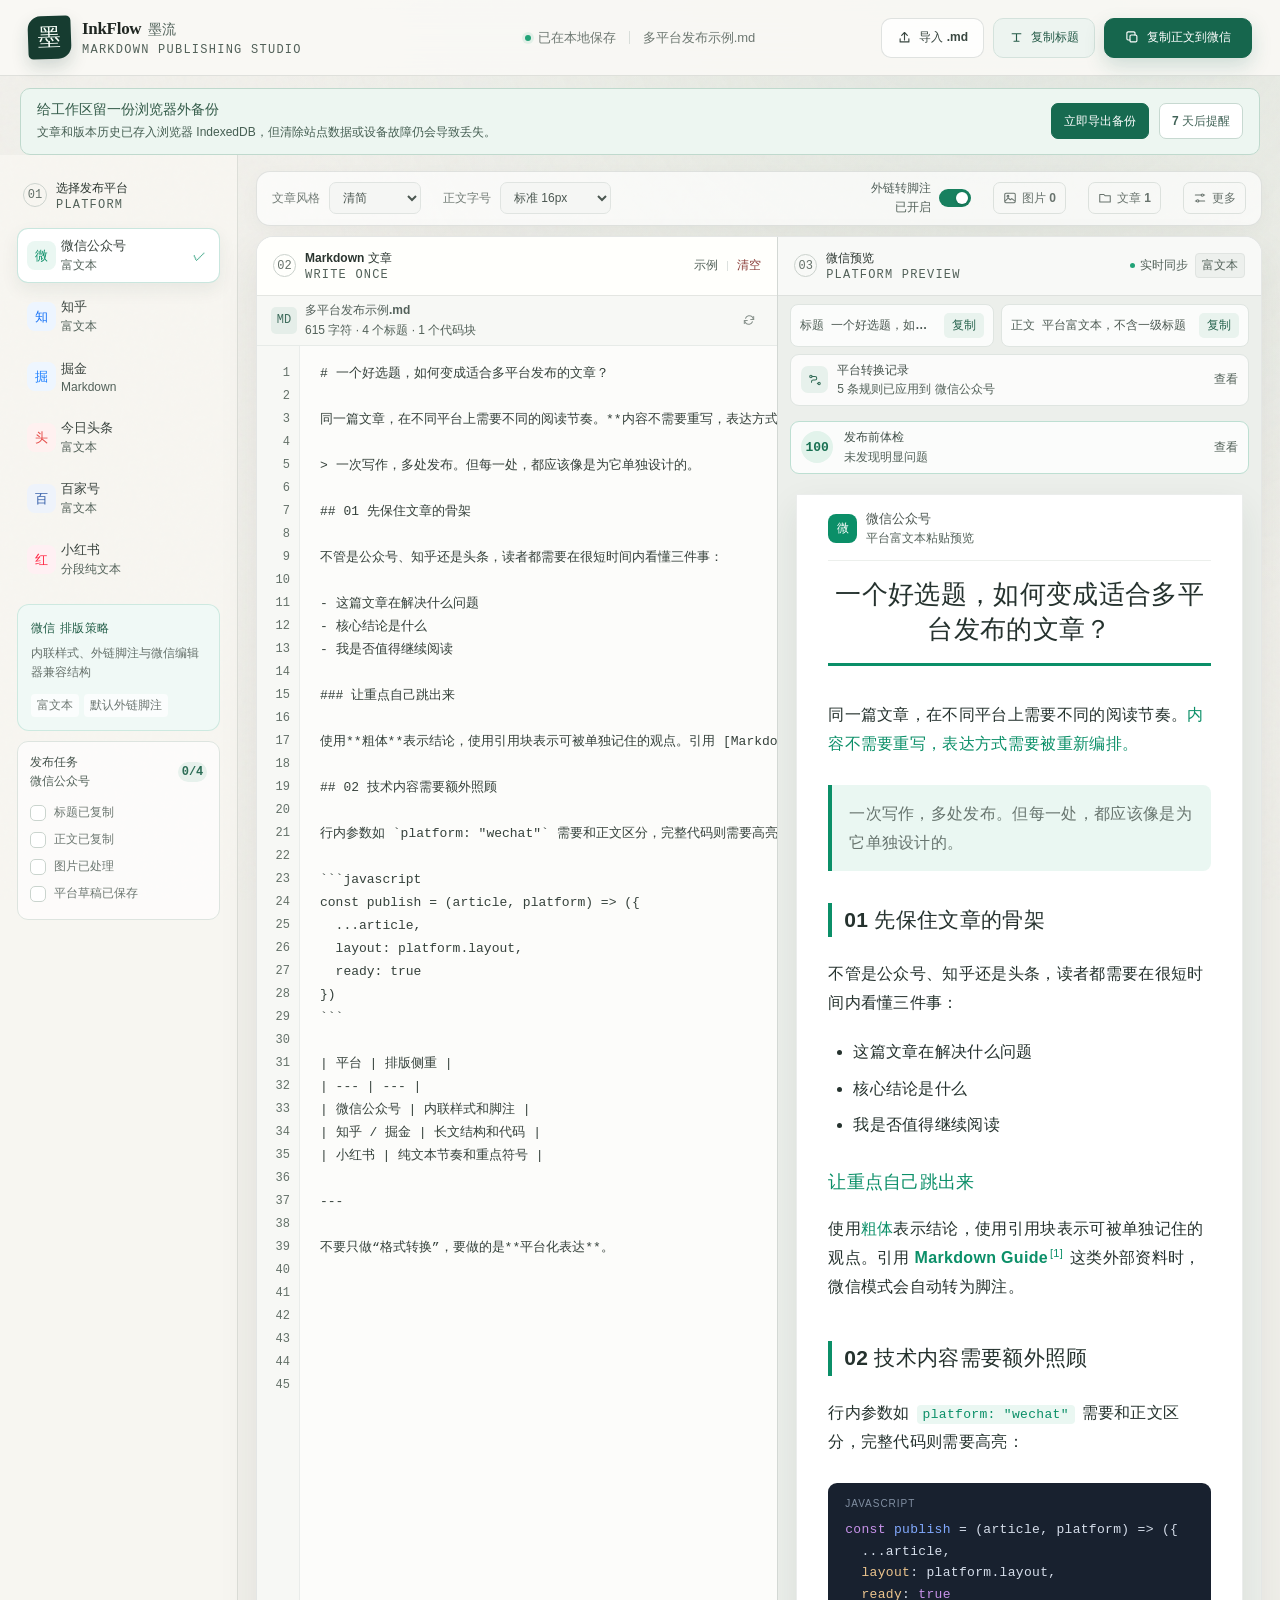
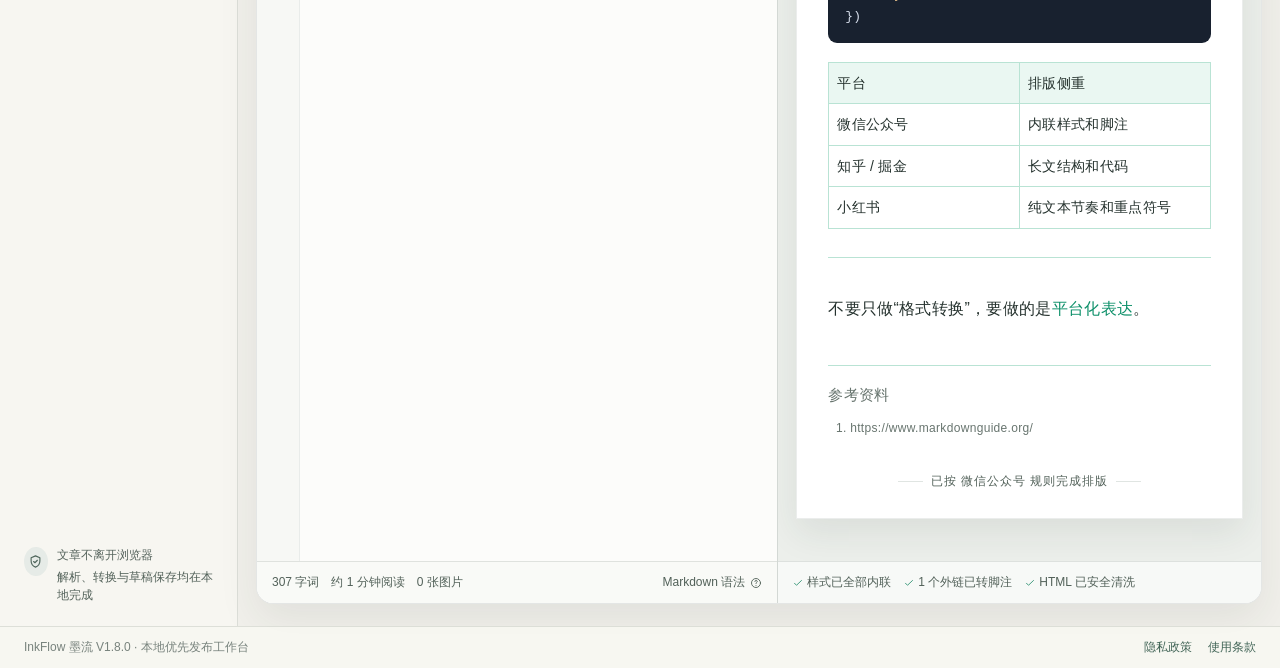
==== index.html @ ab7cbeef "deploy: publish InkFlow v1.8" ====
<!doctype html>
<html lang="zh-CN">
  <head>
    <meta charset="UTF-8" />
    <meta name="viewport" content="width=device-width, initial-scale=1.0" />
    <meta name="description" content="InkFlow 墨流：将 Markdown 文章转换为适合各自媒体平台的排版。" />
    <meta name="application-name" content="InkFlow 墨流" />
    <meta name="robots" content="index,follow" />
    <meta name="theme-color" content="#f3f1eb" />
    <meta property="og:type" content="website" />
    <meta property="og:site_name" content="InkFlow 墨流" />
    <meta property="og:title" content="InkFlow 墨流 · 多平台文章排版" />
    <meta property="og:description" content="本地优先的 Markdown 多平台排版、预览与发布工作台。" />
    <meta name="twitter:card" content="summary" />
    <link rel="icon" href="/favicon.svg" type="image/svg+xml" />
    <link rel="manifest" href="/manifest.webmanifest" />
    <title>InkFlow 墨流 · 多平台文章排版</title>
    <script type="module" crossorigin src="/assets/index-BtRwMatp.js"></script>
    <link rel="stylesheet" crossorigin href="/assets/index-CeJxxhu0.css">
  </head>
  <body>
    <div id="app"></div>
  </body>
</html>
---- assets/index-CeJxxhu0.css ----
:root{font-family:Inter,ui-sans-serif,-apple-system,BlinkMacSystemFont,Segoe UI,PingFang SC,Microsoft YaHei,sans-serif;color:#202722;background:#f1f0eb;font-synthesis:none;text-rendering:optimizeLegibility;--ink: #18251f;--muted: #727b75;--paper: #fffefb;--line: rgba(34, 51, 43, .12);--green: #126b50;--green-soft: #e8f2ed;--serif: "Songti SC", STSong, "SimSun", serif;--mono: ui-monospace, SFMono-Regular, Menlo, Consolas, monospace}*{box-sizing:border-box}html{min-width:320px;min-height:100%;background:#f1f0eb}body{min-width:320px;min-height:100vh;margin:0;overflow-x:hidden}button,select,textarea,input{font:inherit}button{color:inherit;cursor:pointer}button:disabled{cursor:not-allowed}button:focus,select:focus,textarea:focus,input:focus,a:focus{outline:2px solid #2b8a68;outline-offset:2px}svg{display:block;width:18px;height:18px}.visually-hidden{position:fixed!important;width:1px!important;height:1px!important;padding:0!important;margin:-1px!important;overflow:hidden!important;clip:rect(0 0 0 0)!important;white-space:nowrap!important;border:0!important}.app-shell{position:relative;min-height:100vh;background:radial-gradient(circle at 78% -4%,rgba(101,154,130,.12),transparent 29%),#f1f0eb}.texture{position:fixed;inset:0;z-index:0;pointer-events:none;opacity:.25;background-image:url("data:image/svg+xml,%3Csvg viewBox='0 0 180 180' xmlns='http://www.w3.org/2000/svg'%3E%3Cfilter id='n'%3E%3CfeTurbulence type='fractalNoise' baseFrequency='.9' numOctaves='3' stitchTiles='stitch'/%3E%3C/filter%3E%3Crect width='100%25' height='100%25' filter='url(%23n)' opacity='.12'/%3E%3C/svg%3E")}.app-header{position:sticky;top:0;z-index:30;display:grid;grid-template-columns:1fr auto 1fr;align-items:center;min-height:76px;padding:0 28px;background:#faf9f5e6;border-bottom:1px solid var(--line);-webkit-backdrop-filter:blur(18px);backdrop-filter:blur(18px)}.brand{display:inline-flex;width:fit-content;align-items:center;color:inherit;text-decoration:none}.brand-seal{display:grid;width:43px;height:43px;margin-right:11px;place-items:center;color:#f8fff9;font:800 23px/1 var(--serif);background:#163c30;border-radius:13px 5px;box-shadow:0 8px 17px #143d302e;transform:rotate(-2deg)}.brand-words{display:flex;flex-direction:column}.brand-words strong{font:800 17px/1.2 var(--serif);letter-spacing:-.3px}.brand-words strong i{margin-left:3px;color:#52635b;font-style:normal;font-size:14px}.brand-words small{margin-top:4px;color:#89918c;font:500 12px/1 var(--mono);letter-spacing:1.25px}.header-center{display:flex;align-items:center;color:#6d7771;font-size:13px}.document-status{display:inline-flex;align-items:center}.document-status i,.preview-live i{width:6px;height:6px;margin-right:7px;background:#22a377;border-radius:50%;box-shadow:0 0 0 3px #22a3771a}.header-rule{width:1px;height:13px;margin:0 13px;background:#d8ddd9}.document-name{max-width:250px;overflow:hidden;text-overflow:ellipsis;white-space:nowrap}.header-actions{display:flex;justify-content:flex-end;gap:9px}.ghost-button,.primary-button{display:inline-flex;align-items:center;justify-content:center;height:40px;padding:0 15px;border-radius:10px;font-size:12px;font-weight:700;transition:.16s ease}.ghost-button{color:#394740;background:#ffffffb8;border:1px solid rgba(37,59,49,.14)}.title-copy-button{color:#245a47;background:#edf4f0;border-color:#d4e2dc}.primary-button{min-width:148px;color:#fff;background:#16664d;border:1px solid #16664d;box-shadow:0 8px 20px #16664d2e}.ghost-button svg,.primary-button svg{width:15px;height:15px;margin-right:7px}.ghost-button:hover{background:#fff;border-color:#253b313d}.primary-button:hover{background:#0f5942;transform:translateY(-1px)}.primary-button:disabled{opacity:.46;transform:none}.main-layout{position:relative;z-index:1;display:grid;grid-template-columns:238px minmax(0,1fr);min-height:calc(100vh - 76px)}.platform-sidebar{display:flex;padding:25px 17px 20px;flex-direction:column;background:#f8f7f2d1;border-right:1px solid var(--line)}.sidebar-heading,.panel-title{display:flex;align-items:center}.sidebar-heading{padding:0 6px 17px}.sidebar-heading>span,.panel-number{display:grid;width:24px;height:24px;margin-right:9px;place-items:center;color:#647069;font:500 12px/1 var(--mono);border:1px solid #cbd2cd;border-radius:50%}.sidebar-heading strong,.panel-title strong{display:block;color:#2a352f;font-size:12px;font-weight:750}.sidebar-heading small,.panel-title small{display:block;margin-top:2px;color:#9aa19d;font:500 12px/1 var(--mono);letter-spacing:1.2px}.platform-list{display:grid;gap:6px}.platform-item{position:relative;display:grid;grid-template-columns:34px minmax(0,1fr) 17px;align-items:center;min-height:54px;padding:8px 9px;text-align:left;background:transparent;border:1px solid transparent;border-radius:11px;transition:.16s ease}.platform-item:hover{background:#ffffff9e}.platform-item.active{background:#fff;border-color:color-mix(in srgb,var(--platform-color) 22%,transparent);box-shadow:0 7px 18px #23362d12}.platform-mark{display:grid;width:29px;height:29px;place-items:center;color:var(--platform-color);font:700 13px/1 var(--serif);background:var(--platform-soft);border-radius:8px}.platform-copy{display:flex;min-width:0;flex-direction:column}.platform-copy strong{overflow:hidden;color:#39433e;font-size:13px;font-weight:700;text-overflow:ellipsis;white-space:nowrap}.platform-copy small{margin-top:2px;color:#9aa19d;font-size:12px}.platform-check{display:none;color:var(--platform-color);font-size:13px}.platform-item.active .platform-check{display:block}.platform-note{padding:13px;margin-top:17px;background:color-mix(in srgb,var(--platform-soft) 72%,white);border:1px solid color-mix(in srgb,var(--platform-color) 15%,transparent);border-radius:12px}.note-eyebrow{color:var(--platform-color);font-size:12px;font-weight:750;letter-spacing:.04em}.platform-note p{margin:7px 0 11px;color:#66716b;font-size:12px;line-height:1.65}.capability-row{display:flex;flex-wrap:wrap;gap:5px}.capability-row span{padding:3px 6px;color:#6d7772;font-size:12px;background:#ffffffbf;border-radius:4px}.publish-checklist{padding:12px;margin-top:10px;background:#ffffffa6;border:1px solid #dde4df;border-radius:11px}.publish-checklist header{display:flex;align-items:center;justify-content:space-between;margin-bottom:9px}.publish-checklist header strong,.publish-checklist header small{display:block}.publish-checklist header strong{color:#44524b;font-size:12px}.publish-checklist header small{margin-top:2px;color:#98a09c;font-size:12px}.publish-checklist header>span{display:grid;width:29px;height:20px;place-items:center;color:#2d6d56;font:700 12px/1 var(--mono);background:#e7f1ec;border-radius:999px}.publish-checklist label{display:grid;grid-template-columns:17px minmax(0,1fr);align-items:center;gap:7px;min-height:27px;color:#6c7771;font-size:12px;cursor:pointer}.publish-checklist input{position:absolute;opacity:0;pointer-events:none}.publish-checklist label>i{display:grid;width:16px;height:16px;place-items:center;color:#fff;font-size:12px;font-style:normal;background:#fff;border:1px solid #cad4ce;border-radius:5px}.publish-checklist input:checked+i{background:#1d7c5d;border-color:#1d7c5d}.publish-checklist input:focus-visible+i{box-shadow:0 0 0 3px #2b8a683d}.local-card{display:flex;align-items:flex-start;padding:13px 7px 2px;margin-top:auto}.local-icon{display:grid;width:29px;height:29px;margin-right:9px;place-items:center;color:#4f665c;background:#e6ebe7;border-radius:50%}.local-icon svg{width:15px;height:15px}.local-card strong{display:block;color:#56645d;font-size:12px}.local-card small{display:block;margin-top:4px;color:#969f9a;font-size:12px;line-height:1.5}.studio-area{min-width:0;padding:16px 18px 22px}.studio-toolbar{display:flex;min-height:55px;align-items:center;gap:22px;padding:0 15px;background:#ffffffad;border:1px solid var(--line);border-radius:14px;box-shadow:0 6px 20px #1c302709}.setting-group{display:flex;align-items:center;gap:9px}.setting-label{color:#737d77;font-size:12px;font-weight:750;white-space:nowrap}.setting-group select,.settings-drawer select{height:32px;padding:0 26px 0 9px;color:#4b5751;font-size:12px;background:#f5f6f4;border:1px solid #e0e4e1;border-radius:7px;outline:0}.theme-setting select{min-width:92px;font-weight:700}.optional-setting.disabled{opacity:.45}.switch-setting{display:flex;align-items:center;gap:8px;margin-left:auto;cursor:pointer}.switch-setting.disabled{opacity:.4;cursor:not-allowed}.switch-copy{text-align:right}.switch-copy strong,.switch-copy small{display:block}.switch-copy strong{color:#52605a;font-size:12px}.switch-copy small{margin-top:2px;color:#98a09c;font-size:12px}.switch-setting input{position:absolute;opacity:0;pointer-events:none}.switch-setting>i{position:relative;width:32px;height:18px;background:#cbd2ce;border-radius:999px;transition:.16s}.switch-setting>i:after{position:absolute;top:3px;left:3px;width:12px;height:12px;content:"";background:#fff;border-radius:50%;box-shadow:0 1px 3px #0000002e;transition:.16s}.switch-setting input:checked+i{background:#18805f}.switch-setting input:focus-visible+i{box-shadow:0 0 0 3px #2b8a683d}.switch-setting input:checked+i:after{transform:translate(14px)}.settings-button{position:relative;display:inline-flex;align-items:center;justify-content:center;height:32px;padding:0 9px;color:#68736d;font-size:12px;font-weight:650;background:transparent;border:1px solid #dce1dd;border-radius:7px;transition:color .16s ease,background .16s ease,border-color .16s ease,box-shadow .16s ease,transform .16s ease}.settings-button svg{width:14px;margin-right:5px}.settings-button:hover{color:#2f5f4e;background:#f1f6f3;border-color:#bfd4ca}.settings-button.active{color:#fff;background:#176a50;border-color:#176a50;box-shadow:0 6px 14px #176a5033;transform:translateY(-1px)}.settings-button.active:hover{color:#fff;background:#105c44;border-color:#105c44}.settings-button.active:after{position:absolute;top:-3px;right:-3px;width:7px;height:7px;content:"";background:#75d5ae;border:2px solid #fff;border-radius:50%}.mobile-platform-picker{display:none}.settings-drawer{display:grid;gap:13px;padding:14px 16px;margin-top:8px;background:#fafaf7;border:1px solid var(--line);border-radius:12px;box-shadow:0 8px 20px #1e30280a}.theme-library{min-width:0}.theme-library>header{display:flex;align-items:center;justify-content:space-between;gap:12px;margin-bottom:10px}.theme-library>header strong,.theme-library>header small{display:block}.theme-library>header strong{color:#35433c;font-size:13px}.theme-library>header small{margin-top:3px;color:#8d9791;font-size:12px}.theme-library>header>span{padding:4px 8px;color:#3d6657;font-size:12px;font-weight:700;white-space:nowrap;background:#eaf2ee;border-radius:999px}.theme-library-grid{display:grid;grid-template-columns:repeat(auto-fit,minmax(158px,1fr));gap:7px}.theme-card{position:relative;display:grid;min-width:0;min-height:70px;grid-template-columns:42px minmax(0,1fr);align-items:center;gap:9px;padding:8px;text-align:left;background:#fff;border:1px solid #e0e5e1;border-radius:9px;transition:border-color .16s ease,box-shadow .16s ease,transform .16s ease}.theme-card:hover{border-color:var(--theme-accent);transform:translateY(-1px)}.theme-card.active{border-color:var(--theme-accent);box-shadow:inset 3px 0 var(--theme-accent),0 4px 12px #22362d14}.theme-card:disabled{opacity:.45;transform:none}.theme-card-preview{display:flex;width:42px;height:50px;align-items:stretch;flex-direction:column;gap:5px;justify-content:center;padding:7px 6px;background:var(--theme-surface);border:1px solid rgba(70,78,73,.12);border-radius:5px}.theme-card-preview b{height:7px;background:var(--theme-accent);border-radius:2px}.theme-card-preview span{width:100%;height:3px;background:var(--theme-text);border-radius:999px;opacity:.45}.theme-card-preview span:last-child{width:68%}.theme-card-copy{min-width:0}.theme-card-copy strong,.theme-card-copy small{display:block}.theme-card-copy strong{color:var(--theme-text);font-family:var(--theme-font);font-size:12px}.theme-card-copy small{display:-webkit-box;margin-top:4px;overflow:hidden;color:#8a948f;font-size:12px;line-height:1.35;-webkit-box-orient:vertical;-webkit-line-clamp:2}.settings-actions{display:flex;align-items:center;gap:16px;padding-top:12px;border-top:1px solid #e4e8e5}.drawer-copy{margin-right:auto}.drawer-copy strong,.drawer-copy small{display:block}.drawer-copy strong{font-size:13px}.drawer-copy small{margin-top:3px;color:#929a95;font-size:12px}.settings-drawer label{display:flex;align-items:center;gap:8px;color:#737d77;font-size:12px}.download-button{display:inline-flex;align-items:center;height:32px;padding:0 11px;color:#3b5b4f;font-size:12px;font-weight:700;background:#edf3ef;border:1px solid #d6e2dc;border-radius:7px}.download-button svg{width:14px;margin-right:5px}.batch-download-button{color:#fff;background:#275f4c;border-color:#275f4c}.batch-download-button:disabled{opacity:.45}.project-library{padding:14px 16px 16px;margin-top:8px;background:#f9faf7;border:1px solid var(--line);border-radius:12px;box-shadow:0 8px 20px #1e30280a}.project-library-header{display:flex;align-items:center;justify-content:space-between;gap:16px;margin-bottom:11px}.project-library-header>div:first-child strong,.project-library-header>div:first-child small{display:block}.project-library-header>div:first-child strong{color:#35433c;font-size:13px}.project-library-header>div:first-child small{margin-top:3px;color:#8d9791;font-size:12px}.project-library-header>div:last-child{display:flex;gap:6px}.project-library-header button{display:inline-flex;height:30px;align-items:center;padding:0 9px;color:#376554;font-size:12px;font-weight:700;background:#edf4f0;border:1px solid #d9e6df;border-radius:6px}.project-library-header button svg{width:12px;height:12px;margin-right:4px}.project-library-body{display:grid;grid-template-columns:minmax(0,1.45fr) minmax(220px,.7fr);gap:11px}.project-list{display:grid;max-height:242px;align-content:start;gap:7px;overflow:auto}.project-card{display:grid;grid-template-columns:minmax(0,1fr) 28px;align-items:center;background:#fff;border:1px solid #e2e7e3;border-radius:8px}.project-card.active{border-color:#9bcab7;box-shadow:inset 3px 0 #2b8162}.project-select{min-width:0;padding:9px 11px;text-align:left;background:transparent;border:0}.project-select strong,.project-select small{display:block;overflow:hidden;text-overflow:ellipsis;white-space:nowrap}.project-select strong{color:#46534d;font-size:12px}.project-select small{margin-top:3px;color:#969f9a;font-size:12px}.project-delete{width:24px;height:24px;color:#ae7774;background:transparent;border:0;border-radius:5px}.project-delete:hover{background:#f9eeee}.project-delete:disabled{opacity:.25}.history-list{min-width:0;max-height:242px;padding:9px;overflow:auto;background:#f1f4f1;border-radius:9px}.history-list header{display:flex;align-items:center;justify-content:space-between;padding:0 2px 7px}.history-list header strong{color:#59665f;font-size:12px}.history-list header span{color:#98a19c;font:12px var(--mono)}.history-list>button{display:block;width:100%;padding:7px 8px;margin-bottom:5px;text-align:left;background:#fff;border:1px solid #e1e6e2;border-radius:6px}.history-list>button strong,.history-list>button small{display:block;overflow:hidden;text-overflow:ellipsis;white-space:nowrap}.history-list>button strong{color:#56625c;font-size:12px}.history-list>button small{margin-top:2px;color:#9ba39f;font-size:12px}.history-list>p{margin:12px 5px;color:#929b96;font-size:12px;line-height:1.6}.image-manager{padding:14px 16px 16px;margin-top:8px;background:#fafaf7;border:1px solid var(--line);border-radius:12px;box-shadow:0 8px 20px #1e30280a}.image-manager-header{display:flex;align-items:center;justify-content:space-between;margin-bottom:11px}.image-manager-header strong,.image-manager-header small{display:block}.image-manager-header strong{color:#35433c;font-size:13px}.image-manager-header small{margin-top:3px;color:#8d9791;font-size:12px}.image-manager-header button{padding:5px 9px;color:#607069;font-size:12px;background:#f1f3f0;border:1px solid #e0e4e1;border-radius:6px}.image-list{display:grid;grid-template-columns:repeat(auto-fit,minmax(330px,1fr));gap:10px}.image-card{display:grid;min-width:0;grid-template-columns:112px minmax(0,1fr);overflow:hidden;background:#fff;border:1px solid #e2e7e3;border-radius:10px}.image-thumb{display:grid;min-height:132px;place-items:center;overflow:hidden;color:#89704b;background:#edf1ee}.image-thumb img{width:100%;height:100%;object-fit:cover}.image-thumb>span{display:flex;align-items:center;flex-direction:column;gap:7px;font-size:12px}.image-thumb svg{width:21px;height:21px}.image-thumb.status-needs-upload{background:#fff5df}.image-fields{display:grid;gap:7px;padding:10px}.image-meta{display:flex;align-items:center;justify-content:space-between}.image-meta strong{color:#45524c;font-size:12px}.image-meta span{color:#919a95;font-size:12px}.image-fields label{display:grid;grid-template-columns:31px minmax(0,1fr);align-items:center;gap:5px;color:#7f8983;font-size:12px}.image-fields input{width:100%;height:29px;padding:0 8px;color:#4c5852;font-size:12px;background:#f8f9f7;border:1px solid #e3e7e4;border-radius:6px}.image-actions{display:flex;justify-content:flex-end;gap:6px}.image-actions button{padding:4px 8px;color:#376554;font-size:12px;background:#edf4f0;border:0;border-radius:5px}.image-empty{display:flex;min-height:72px;align-items:center;justify-content:center;gap:9px;color:#87918b;font-size:12px;background:#f4f6f3;border:1px dashed #d6ddd8;border-radius:9px}.image-empty svg{width:20px}.image-empty code{padding:2px 4px;color:#3e6758;background:#e6eeea;border-radius:3px}.workspace-grid{display:grid;grid-template-columns:minmax(410px,1fr) minmax(430px,.93fr);min-height:calc(100vh - 168px);margin-top:10px;overflow:hidden;background:#fff;border:1px solid var(--line);border-radius:17px;box-shadow:0 16px 40px #22342c14}.editor-panel,.preview-panel{position:relative;display:flex;min-width:0;min-height:0;flex-direction:column}.editor-panel{background:#fcfcfa}.preview-panel{background:#ecefeb;border-left:1px solid var(--line)}.panel-header{display:flex;min-height:59px;flex:0 0 auto;align-items:center;justify-content:space-between;padding:0 16px;background:#fffffde6;border-bottom:1px solid var(--line)}.panel-number{width:23px;height:23px;font-size:12px}.editor-actions{display:flex;align-items:center;gap:9px}.editor-actions button{padding:0;color:#6f7a74;font-size:12px;font-weight:650;background:transparent;border:0}.editor-actions button.danger{color:#b66b68}.editor-actions>span{width:1px;height:10px;background:#dce1de}.file-strip{display:grid;grid-template-columns:34px minmax(0,1fr) 28px;align-items:center;min-height:50px;padding:6px 14px;background:#f7f8f5;border-bottom:1px solid #e7ebe8}.file-type{display:grid;width:26px;height:27px;place-items:center;color:#3f6d5d;font:500 12px/1 var(--mono);background:#e5eee9;border-radius:5px}.file-strip div{min-width:0}.file-strip strong,.file-strip small{display:block;overflow:hidden;text-overflow:ellipsis;white-space:nowrap}.file-strip strong{color:#53605a;font-size:12px}.file-strip small{margin-top:3px;color:#9aa19d;font-size:12px}.file-strip button{display:grid;width:27px;height:27px;place-items:center;color:#87918b;background:transparent;border:0;border-radius:6px}.file-strip button:hover{color:#3f6355;background:#e9eeeb}.file-strip svg{width:14px;height:14px}.editor-body{display:grid;grid-template-columns:43px minmax(0,1fr);flex:1;min-height:530px;overflow:hidden}.line-numbers{padding:16px 9px 30px 0;overflow:hidden;color:#b0b8b3;text-align:right;background:#f7f8f5;border-right:1px solid #e9ecea}.line-numbers span{display:block;height:23px;font:400 12px/23px var(--mono)}.editor-body textarea{width:100%;height:100%;min-height:530px;padding:16px 20px 34px;overflow:auto;resize:none;color:#35413b;font:400 13px/23px var(--mono);white-space:pre;overflow-wrap:normal;background:#fcfcfa;border:0;outline:0;tab-size:2}.editor-body textarea::placeholder{color:#acb3af}.editor-footer{display:flex;min-height:42px;align-items:center;justify-content:space-between;padding:0 15px;background:#f9faf7;border-top:1px solid var(--line)}.article-stats{display:flex;gap:12px;color:#929a95;font-size:12px}.format-hint{display:inline-flex;align-items:center;padding:0;color:#89928d;font-size:12px;background:transparent;border:0}.format-hint svg{width:12px;margin-left:5px}.markdown-help{position:absolute;right:12px;bottom:45px;z-index:5;display:grid;grid-template-columns:repeat(2,auto);gap:7px 12px;padding:11px;color:#65716a;font-size:12px;background:#fff;border:1px solid var(--line);border-radius:9px;box-shadow:0 10px 24px #1e31281f}.markdown-help code{padding:2px 4px;color:#2d6652;background:#eaf2ee;border-radius:3px}.preview-panel-header{background:#f9faf8f0}.preview-live{display:flex;align-items:center;color:#84908a;font-size:12px}.preview-live i{width:5px;height:5px;margin-right:5px;box-shadow:none}.preview-live span{padding:3px 6px;margin-left:7px;background:#edf0ed;border:1px solid #e0e4e1;border-radius:4px}.copy-workflow{display:grid;grid-template-columns:minmax(0,.9fr) minmax(0,1.1fr);gap:7px;padding:8px 12px 0}.copy-workflow>div{display:grid;min-width:0;grid-template-columns:auto minmax(0,1fr) auto;align-items:center;gap:7px;padding:8px 9px;background:#ffffffd1;border:1px solid #dfe5e1;border-radius:8px}.copy-workflow span{color:#79847e;font-size:12px;font-weight:750}.copy-workflow strong{overflow:hidden;color:#4c5952;font-size:12px;font-weight:650;text-overflow:ellipsis;white-space:nowrap}.copy-workflow button{padding:4px 8px;color:#27644e;font-size:12px;font-weight:700;background:#e9f3ee;border:0;border-radius:5px}.copy-workflow button:disabled{opacity:.4}.rule-report{margin:7px 12px 0;overflow:hidden;background:#ffffffc7;border:1px solid #dfe5e1;border-radius:9px}.rule-report-summary{display:grid;width:100%;min-height:44px;grid-template-columns:28px minmax(0,1fr) auto;align-items:center;gap:8px;padding:7px 10px;text-align:left;background:transparent;border:0}.rule-report-summary>span{display:grid;width:27px;height:27px;place-items:center;color:#326b57;background:#e7f1ec;border-radius:7px}.rule-report-summary svg{width:14px;height:14px}.rule-report-summary strong,.rule-report-summary small{display:block}.rule-report-summary strong{color:#45524c;font-size:12px}.rule-report-summary small{margin-top:2px;color:#929b96;font-size:12px}.rule-report-summary>i{color:#728079;font-size:12px;font-style:normal}.rule-report-list{display:grid;gap:5px;max-height:230px;padding:8px 10px 10px;overflow:auto;border-top:1px solid #e6eae7}.rule-report-list article{display:grid;grid-template-columns:20px minmax(0,1fr);gap:7px;padding:7px;background:#f6f8f6;border-radius:6px}.rule-report-list article>span{display:grid;width:19px;height:19px;place-items:center;color:#2d765b;font-size:12px;background:#e1f0e9;border-radius:50%}.rule-report-list article.type-converted>span{color:#5d6190;background:#ececf8}.rule-report-list article.type-warning>span{color:#906d31;background:#f7edd7}.rule-report-list strong,.rule-report-list small{display:block}.rule-report-list strong{color:#55615b;font-size:12px}.rule-report-list small{margin-top:2px;color:#89938d;font-size:12px;line-height:1.5}.notice-stack{display:grid;gap:6px;padding:7px 12px 0}.content-notice{display:flex;align-items:flex-start;padding:8px 10px;font-size:12px;line-height:1.5;border-radius:7px}.content-notice svg{flex:0 0 auto;width:13px;height:13px;margin:0 6px 0 0}.content-notice.warning{color:#8b672e;background:#fff8e9;border:1px solid #eedfb9}.content-notice.info{color:#875064;background:#fff1f5;border:1px solid #f1ced8}.preflight-card{margin:8px 12px 0;overflow:hidden;background:#ffffffd1;border:1px solid #dfe5e1;border-radius:9px}.preflight-card.status-error{border-color:#ebc9c6}.preflight-card.status-ready{border-color:#bddfd2}.preflight-summary{display:grid;width:100%;min-height:50px;grid-template-columns:34px minmax(0,1fr) auto;align-items:center;gap:9px;padding:7px 10px;text-align:left;background:transparent;border:0}.preflight-score{display:grid;width:32px;height:32px;place-items:center;color:#477366;font:750 13px/1 var(--mono);background:#eaf2ee;border-radius:50%}.status-error .preflight-score{color:#a34f49;background:#fae9e7}.status-ready .preflight-score{color:#187052;background:#e2f3eb}.preflight-summary strong,.preflight-summary small{display:block}.preflight-summary strong{color:#415049;font-size:12px}.preflight-summary small{margin-top:3px;color:#8a948e;font-size:12px}.preflight-summary>i{color:#718079;font-size:12px;font-style:normal}.preflight-issues{display:grid;gap:5px;padding:8px 10px 10px;border-top:1px solid #e6eae7}.preflight-issue{display:grid;grid-template-columns:18px minmax(0,1fr);gap:6px;padding:7px;background:#f7f8f6;border-radius:6px}.preflight-issue>span{display:grid;width:17px;height:17px;place-items:center;color:#85714a;font-size:12px;background:#f3ead5;border-radius:50%}.preflight-issue.error>span{color:#a24c47;background:#f7dedc}.preflight-issue.info>span{color:#4c6f94;background:#e2edf7}.preflight-issue strong,.preflight-issue small{display:block}.preflight-issue strong{color:#515d57;font-size:12px}.preflight-issue small{margin-top:2px;color:#89938d;font-size:12px;line-height:1.5}.preflight-ready{display:flex;align-items:center;color:#39745f;font-size:12px}.preflight-ready svg{width:13px;margin-right:5px}.segment-output{display:grid;flex:1;min-height:0;align-content:start;gap:9px;padding:12px;overflow:auto}.segment-card{overflow:hidden;background:#fff;border:1px solid rgba(39,58,49,.1);border-radius:10px;box-shadow:0 8px 22px #20322a0f}.segment-card header{display:grid;grid-template-columns:auto 1fr auto;align-items:center;gap:8px;padding:9px 11px;background:#fafafa;border-bottom:1px solid #ecefec}.segment-card header>span{color:#4c5752;font-size:12px;font-weight:750}.segment-card header small{color:#9aa29d;font-size:12px}.segment-card header button{padding:4px 9px;color:#c32845;font-size:12px;font-weight:700;background:#fff0f3;border:0;border-radius:5px}.segment-card header button:disabled{opacity:.4}.segment-card>div{max-height:300px;padding:12px;overflow:auto;color:#42383b;font-size:13px;line-height:1.8;white-space:pre-wrap;word-break:break-word}.preview-viewport{flex:1;min-height:0;padding:20px 18px 42px;overflow:auto}.preview-paper{width:min(100%,var(--preview-width));min-height:640px;padding:0 31px 28px;margin:0 auto;background:#fff;border:1px solid rgba(39,58,49,.09);box-shadow:0 14px 34px #20322a17}.platform-preview-bar{display:flex;align-items:center;padding:15px 0 13px;margin-bottom:16px;border-bottom:1px solid #ecefec}.platform-preview-bar>span{display:grid;width:29px;height:29px;margin-right:9px;place-items:center;color:#fff;font:700 12px/1 var(--serif);border-radius:8px}.platform-preview-bar strong,.platform-preview-bar small{display:block}.platform-preview-bar strong{color:#49544e;font-size:13px}.platform-preview-bar small{margin-top:2px;color:#9ba29e;font-size:12px}.rendered-content{width:100%}.article-end{display:flex;align-items:center;justify-content:center;gap:8px;margin-top:32px;color:#aab2ad;font-size:12px;letter-spacing:.08em}.article-end span{width:25px;height:1px;background:#e0e5e2}.preview-footer{display:flex;min-height:42px;flex-wrap:wrap;align-items:center;gap:12px;padding:6px 14px;color:#8a948e;font-size:12px;background:#f8faf8f0;border-top:1px solid var(--line)}.preview-footer span{display:inline-flex;align-items:center}.preview-footer svg{width:12px;height:12px;margin-right:3px;color:#339474}.empty-preview{display:flex;width:min(100%,560px);min-height:600px;padding:70px 28px;margin:0 auto;align-items:center;flex-direction:column;justify-content:flex-start;text-align:center;background:#ffffffa6;border:1px dashed #cdd5d0}.empty-sheet{display:flex;width:78px;height:92px;padding:25px 15px;margin-bottom:23px;flex-direction:column;background:#f2f5f2;border:1px solid #dfe6e1;border-radius:7px;transform:rotate(2deg)}.empty-sheet i{width:100%;height:4px;margin-bottom:9px;background:#d7dfda;border-radius:3px}.empty-sheet i:first-child{width:80%;background:#b7d1c6}.empty-sheet i:last-child{width:55%}.empty-preview strong{font:700 16px/1.5 var(--serif)}.empty-preview p{max-width:280px;margin:8px 0 18px;color:#8c9690;font-size:13px;line-height:1.65}.empty-preview button{padding:8px 14px;color:#2d6b54;font-size:12px;font-weight:700;background:#e9f2ed;border:0;border-radius:7px}.mobile-workspace-tabs{display:none}.legal-footer{position:relative;z-index:1;display:flex;min-height:42px;align-items:center;justify-content:space-between;gap:16px;padding:10px 24px;color:#78837d;font-size:12px;background:#f8f7f2e0;border-top:1px solid var(--line)}.legal-footer nav{display:flex;gap:16px}.legal-footer a{color:#426557;text-decoration:none}.legal-footer a:hover,.legal-footer a:focus-visible{text-decoration:underline}.backup-reminder{position:relative;z-index:2;display:flex;align-items:center;flex-wrap:wrap;gap:10px;margin:12px 20px 0;padding:12px 16px;color:#335b49;background:#edf6f1;border:1px solid #bfd9cd;border-radius:10px}.backup-reminder div{flex:1 1 360px}.backup-reminder strong,.backup-reminder span{display:block}.backup-reminder strong{font-size:14px}.backup-reminder span{margin-top:4px;color:#60756b;font-size:12px;line-height:1.55}.backup-reminder button{min-height:36px;padding:7px 12px;color:#fff;font-size:12px;font-weight:700;background:#176a50;border:1px solid #176a50;border-radius:7px}.backup-reminder .reminder-later{color:#416357;background:#fff;border-color:#c7d9d1}.app-shell small{color:#526159!important}.backup-reminder span{color:#465f53}.note-eyebrow{color:#245f49}.editor-actions button,.format-hint,.preview-live,.copy-workflow span,.rule-report-summary>i,.preflight-summary>i,.article-stats,.article-end,.preview-footer{color:#526159}.editor-actions button.danger{color:#8c3f3b}.line-numbers{color:#637068}.drop-overlay{position:fixed;inset:0;z-index:100;display:grid;padding:30px;place-items:center;background:#142a21b8;-webkit-backdrop-filter:blur(8px);backdrop-filter:blur(8px)}.drop-overlay>div{display:flex;width:min(92vw,520px);height:280px;align-items:center;flex-direction:column;justify-content:center;color:#eafff5;background:#174333e6;border:2px dashed rgba(222,255,241,.55);border-radius:22px;box-shadow:0 30px 70px #00000038}.drop-overlay svg{width:34px;height:34px;margin-bottom:17px}.drop-overlay strong{font:700 19px var(--serif)}.drop-overlay span{margin-top:8px;color:#eafff5ad;font-size:13px}.toast-message{position:fixed;right:24px;bottom:24px;z-index:110;display:flex;max-width:380px;align-items:center;padding:13px 16px;color:#f6fffa;font-size:13px;font-weight:650;background:#174f3d;border-radius:10px;box-shadow:0 16px 36px #113a2c40}.toast-message>span{display:grid;width:19px;height:19px;margin-right:8px;place-items:center;color:#174f3d;background:#ddf5ea;border-radius:50%}.toast-message.error{background:#8a4141}.toast-message.error>span{color:#8a4141;background:#ffe8e8}.toast-enter-active,.toast-leave-active{transition:.2s ease}.toast-enter-from,.toast-leave-to{opacity:0;transform:translateY(8px)}@media(max-width:1120px){.app-header{grid-template-columns:1fr auto}.header-center{display:none}.main-layout{grid-template-columns:205px minmax(0,1fr)}.workspace-grid{grid-template-columns:minmax(360px,1fr) minmax(390px,.93fr)}.studio-toolbar{gap:12px}.setting-group.optional-setting,.title-copy-button span{display:none}.title-copy-button{width:42px;padding:0}.title-copy-button svg{margin:0}.settings-button span{display:none}.settings-button svg{margin:0}.editor-body,.editor-body textarea{min-height:500px}}@media(max-width:860px){.main-layout{display:block}.platform-sidebar{display:none}.mobile-platform-picker{display:flex;align-items:center;gap:8px}.mobile-platform-picker label{color:#6f7973;font-size:12px;font-weight:750}.mobile-platform-picker select{height:32px;padding:0 24px 0 8px;color:#385247;font-size:12px;font-weight:700;background:#f1f4f1;border:1px solid #dce2de;border-radius:7px}.studio-area{padding:14px}.studio-toolbar{min-height:58px}.setting-label,.switch-copy{display:none}.workspace-grid{grid-template-columns:1fr 1fr;min-height:calc(100vh - 160px)}.preview-paper{padding-right:24px;padding-left:24px}}@media(max-width:680px){.app-header{position:relative;min-height:132px;padding:14px;align-items:flex-start}.brand-seal{width:39px;height:39px;font-size:21px}.brand-words strong{font-size:15px}.brand-words small{font-size:12px}.header-actions{position:absolute;right:14px;bottom:14px;left:14px}.header-actions button{flex:1;padding-right:8px;padding-left:8px}.title-copy-button{width:auto}.title-copy-button span{display:inline}.title-copy-button svg{margin-right:7px}.main-layout{min-height:calc(100vh - 132px)}.studio-area{padding:10px}.studio-toolbar{min-height:auto;flex-wrap:wrap;gap:9px;padding:10px}.mobile-platform-picker,.mobile-platform-picker select{flex:1}.setting-group{order:3;width:100%}.theme-setting select{flex:1;width:100%}.settings-button span{display:none}.settings-button svg{margin:0}.settings-drawer{gap:11px}.theme-library-grid{grid-template-columns:1fr}.settings-actions{align-items:stretch;flex-direction:column;gap:10px}.settings-actions label{justify-content:space-between}.settings-drawer select{width:150px}.download-button{justify-content:center}.image-list{grid-template-columns:1fr}.image-card{grid-template-columns:92px minmax(0,1fr)}.image-thumb{min-height:146px}.project-library{padding:12px}.project-library-header{align-items:flex-start;flex-direction:column}.project-library-header>div:last-child{width:100%}.project-library-header button{flex:1;justify-content:center}.project-library-body{grid-template-columns:1fr}.project-list,.history-list{max-height:210px}.mobile-workspace-tabs{display:grid;grid-template-columns:1fr 1fr;gap:3px;padding:3px;margin:8px 0;background:#ffffff9e;border:1px solid var(--line);border-radius:10px}.mobile-workspace-tabs button{height:34px;color:#7b857f;font-size:12px;font-weight:700;background:transparent;border:0;border-radius:7px}.mobile-workspace-tabs button.active{color:#205d47;background:#fff;box-shadow:0 3px 9px #23372e14}.workspace-grid{display:block;min-height:670px;margin-top:0;border-radius:13px}.preview-panel{border-left:0}.workspace-grid>.mobile-hidden{display:none}.editor-body,.editor-body textarea{min-height:535px}.line-numbers{display:none}.editor-body{display:block}.editor-footer{align-items:flex-start;flex-direction:column;gap:7px;padding:10px 13px}.preview-viewport{padding:12px 8px 30px}.preflight-card,.rule-report{margin-right:8px;margin-left:8px}.copy-workflow{grid-template-columns:1fr;padding-right:8px;padding-left:8px}.segment-output{padding:8px}.preview-paper{min-height:590px;padding:0 19px 24px}.preview-footer{align-items:flex-start;flex-direction:column;gap:5px}.toast-message{right:12px;bottom:12px;left:12px;max-width:none}.legal-footer{align-items:flex-start;flex-direction:column;gap:6px;padding:12px 14px}.backup-reminder{margin:10px 10px 0}.backup-reminder button{flex:1}}@media(max-width:360px){.ghost-button span{display:none}.ghost-button{flex:0 0 44px!important;padding:0}.ghost-button svg{margin:0}.article-stats{gap:7px}.title-copy-button span{display:none}.title-copy-button{flex:0 0 44px!important}.title-copy-button svg{margin:0}}.storage-banner{position:relative;z-index:1;display:flex;align-items:center;flex-wrap:wrap;gap:10px;margin:12px 20px 0;padding:12px 16px;border:1px solid #ddb779;background:#fff5e2;color:#765023;border-radius:10px;font-size:12px}.storage-banner span{flex:1 1 280px}.storage-banner button{border:1px solid #cbb99c;background:#fffdf8;border-radius:6px;padding:6px 10px;color:inherit}.document-status.save-error{color:#a1342b}.image-edit-error{color:#a1342b;line-height:1.5}button:disabled{cursor:not-allowed;opacity:.5}.workspace-backup-bar{display:flex;flex-wrap:wrap;align-items:center;gap:8px;padding:12px;margin-top:10px;background:#f1f5ef;border-radius:8px}.workspace-backup-bar>div{flex:1 1 260px}.workspace-backup-bar strong,.workspace-backup-bar small{display:block}.workspace-backup-bar strong{font-size:12px;color:#325342}.workspace-backup-bar small{font-size:13px;color:#68766e;margin-top:5px}.workspace-backup-bar button,.backup-preview button{padding:7px 10px;border:1px solid #c8d6cd;color:#24573f;background:#fff;border-radius:6px;font-size:13px}.release-readiness{padding:13px;margin-top:10px;background:#fff;border:1px solid #dce5df;border-radius:10px}.release-readiness>header{display:grid;grid-template-columns:minmax(0,1fr) auto auto;align-items:center;gap:10px;margin-bottom:11px}.release-readiness>header strong,.release-readiness>header small{display:block}.release-readiness>header strong{color:#31483d;font-size:13px}.release-readiness>header small{margin-top:3px;color:#66766e;font-size:12px}.release-readiness>header>span{color:#176a50;font:750 14px/1 var(--mono)}.release-readiness>header button{min-height:32px;padding:6px 10px;color:#fff;font-size:12px;font-weight:700;background:#176a50;border:1px solid #176a50;border-radius:6px}.release-platform-grid{display:grid;grid-template-columns:repeat(3,minmax(0,1fr));gap:8px}.release-platform-grid article{min-width:0;padding:9px;background:#f7f9f7;border:1px solid #e4e9e5;border-radius:8px}.release-platform-grid article.ready{border-color:color-mix(in srgb,var(--release-color) 42%,#dfe6e1);box-shadow:inset 3px 0 var(--release-color)}.release-platform-grid article>div:first-child{display:flex;align-items:center;justify-content:space-between;gap:8px}.release-platform-grid article strong{overflow:hidden;color:#435148;font-size:12px;text-overflow:ellipsis;white-space:nowrap}.release-platform-grid article>div:first-child span{color:var(--release-color);font:700 12px/1 var(--mono)}.release-progress{height:4px;margin:8px 0;overflow:hidden;background:#dfe6e1;border-radius:999px}.release-progress i{display:block;height:100%;background:var(--release-color);border-radius:inherit}.release-task-dots{display:grid;grid-template-columns:repeat(4,1fr);gap:4px}.release-task-dots span{padding:3px 2px;color:#68766f;font-size:12px;text-align:center;background:#edf0ed;border-radius:4px}.release-task-dots span.current{color:#fff;background:var(--release-color)}.release-task-dots span.stale{color:#855f28;background:#f8e8c9}.release-platform-grid article>small{display:block;min-height:18px;margin-top:7px;color:#5e6d65!important;font-size:12px;line-height:1.45}.backup-preview{padding:14px;margin-top:10px;color:#4e554b;background:#fff5e2;border:1px solid #dac7a3;border-radius:8px;font-size:12px}.backup-preview strong,.backup-preview label{display:block;margin-bottom:10px}.backup-preview select{border:1px solid #cbbda2;border-radius:5px;padding:5px}.backup-preview button+button{margin-left:8px}.export-policy{max-width:230px;color:#66756c;line-height:1.5}.publish-checklist label span small{display:block;margin-top:3px;color:#99703b;font-size:12px}.mobile-checklist{display:none!important}@media(max-width:860px){.mobile-checklist{display:grid!important;grid-template-columns:1fr 1fr;gap:8px;margin:10px 0}.mobile-checklist header{grid-column:1 / -1}.release-readiness>header{grid-template-columns:minmax(0,1fr) auto}.release-readiness>header button{grid-column:1 / -1}.release-platform-grid{grid-template-columns:1fr 1fr}}@media(max-width:420px){.release-platform-grid{grid-template-columns:1fr}}
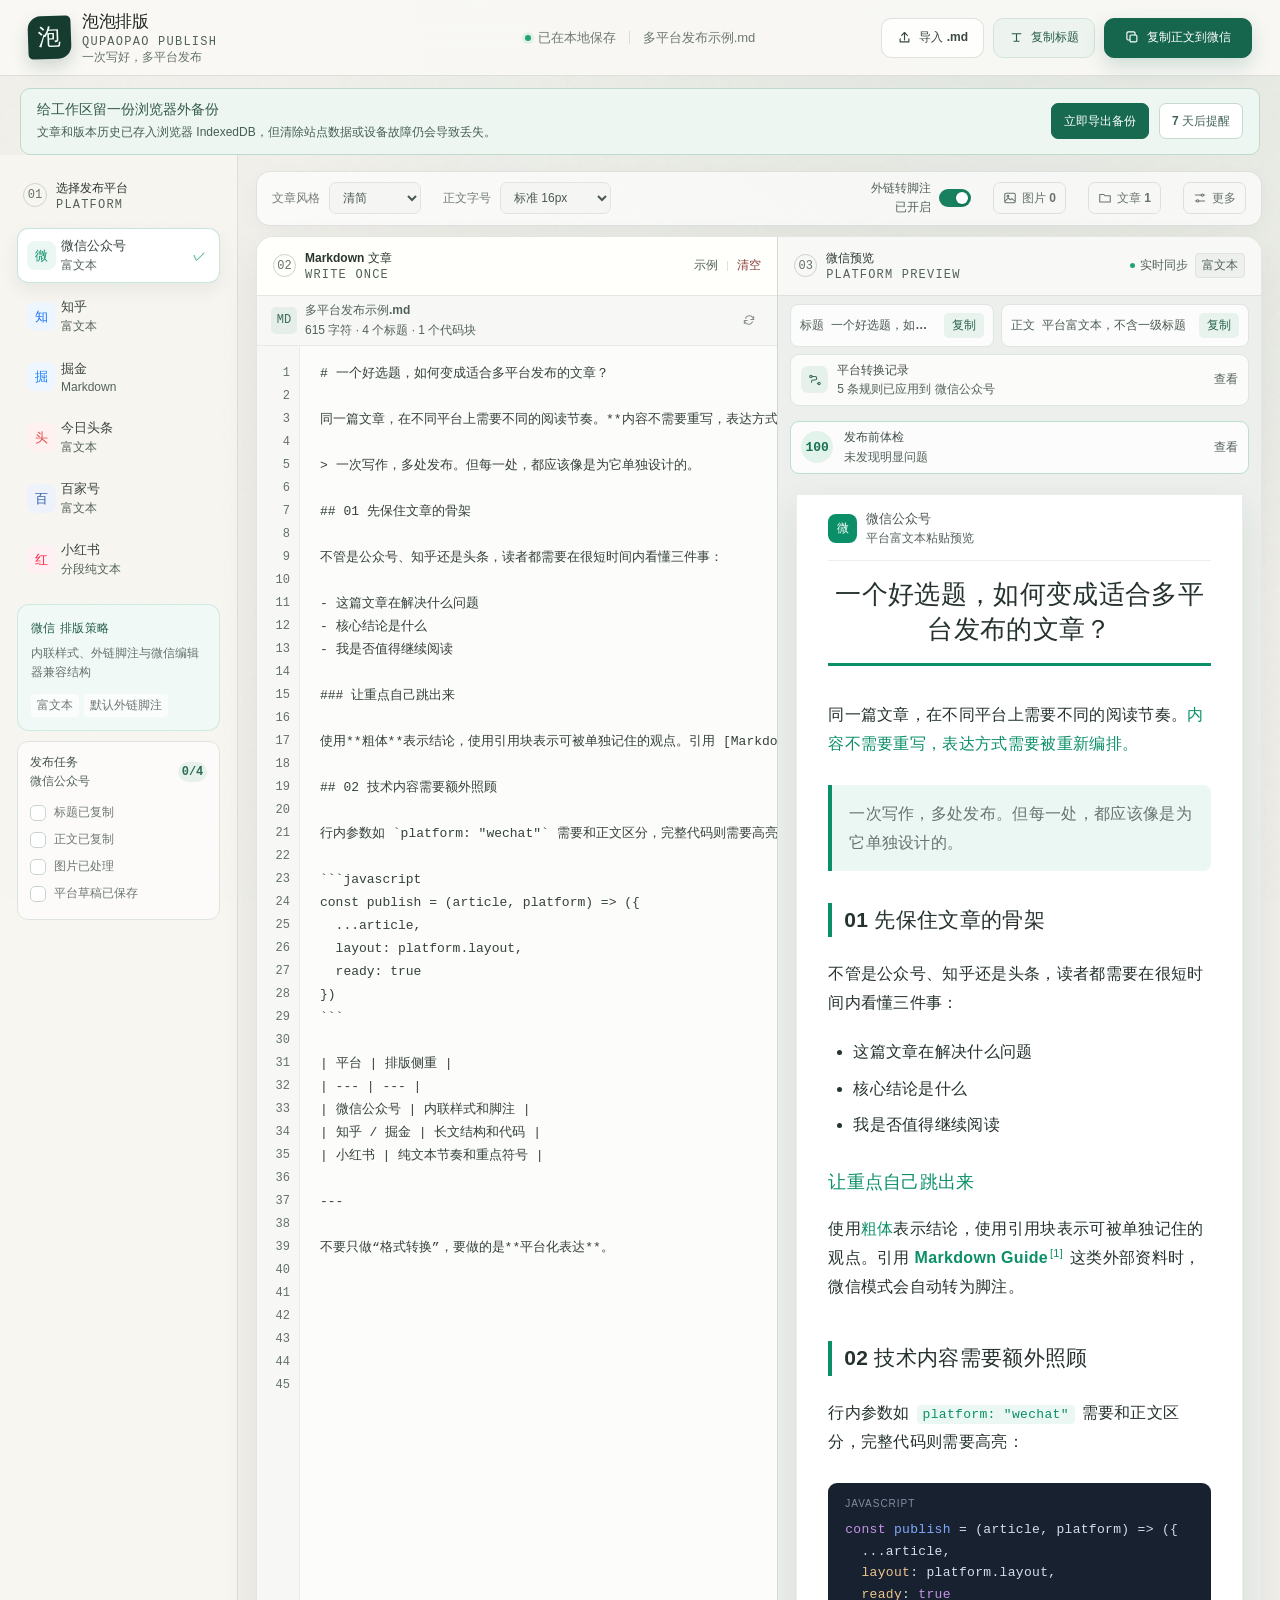
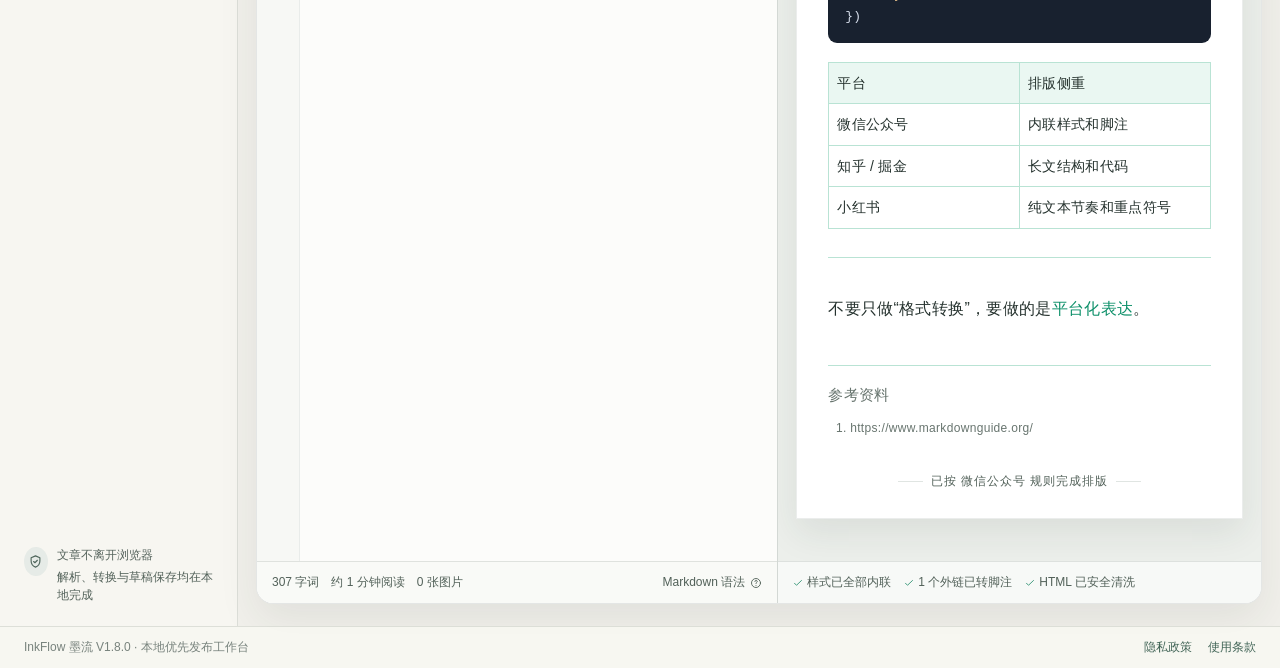
==== commit 8ff4d4c5: "deploy: update brand to 泡泡排版" ====
--- a/index.html
+++ b/index.html
@@ -15,8 +15,8 @@
     <link rel="icon" href="/favicon.svg" type="image/svg+xml" />
     <link rel="manifest" href="/manifest.webmanifest" />
     <title>InkFlow 墨流 · 多平台文章排版</title>
-    <script type="module" crossorigin src="/assets/index-BtRwMatp.js"></script>
-    <link rel="stylesheet" crossorigin href="/assets/index-CeJxxhu0.css">
+    <script type="module" crossorigin src="/assets/index-FjFgCRuV.js"></script>
+    <link rel="stylesheet" crossorigin href="/assets/index-BYxOln02.css">
   </head>
   <body>
     <div id="app"></div>
--- a/assets/index-BYxOln02.css
+++ b/assets/index-BYxOln02.css
@@ -0,0 +1 @@
+:root{font-family:Inter,ui-sans-serif,-apple-system,BlinkMacSystemFont,Segoe UI,PingFang SC,Microsoft YaHei,sans-serif;color:#202722;background:#f1f0eb;font-synthesis:none;text-rendering:optimizeLegibility;--ink: #18251f;--muted: #727b75;--paper: #fffefb;--line: rgba(34, 51, 43, .12);--green: #126b50;--green-soft: #e8f2ed;--serif: "Songti SC", STSong, "SimSun", serif;--mono: ui-monospace, SFMono-Regular, Menlo, Consolas, monospace}*{box-sizing:border-box}html{min-width:320px;min-height:100%;background:#f1f0eb}body{min-width:320px;min-height:100vh;margin:0;overflow-x:hidden}button,select,textarea,input{font:inherit}button{color:inherit;cursor:pointer}button:disabled{cursor:not-allowed}button:focus,select:focus,textarea:focus,input:focus,a:focus{outline:2px solid #2b8a68;outline-offset:2px}svg{display:block;width:18px;height:18px}.visually-hidden{position:fixed!important;width:1px!important;height:1px!important;padding:0!important;margin:-1px!important;overflow:hidden!important;clip:rect(0 0 0 0)!important;white-space:nowrap!important;border:0!important}.app-shell{position:relative;min-height:100vh;background:radial-gradient(circle at 78% -4%,rgba(101,154,130,.12),transparent 29%),#f1f0eb}.texture{position:fixed;inset:0;z-index:0;pointer-events:none;opacity:.25;background-image:url("data:image/svg+xml,%3Csvg viewBox='0 0 180 180' xmlns='http://www.w3.org/2000/svg'%3E%3Cfilter id='n'%3E%3CfeTurbulence type='fractalNoise' baseFrequency='.9' numOctaves='3' stitchTiles='stitch'/%3E%3C/filter%3E%3Crect width='100%25' height='100%25' filter='url(%23n)' opacity='.12'/%3E%3C/svg%3E")}.app-header{position:sticky;top:0;z-index:30;display:grid;grid-template-columns:1fr auto 1fr;align-items:center;min-height:76px;padding:0 28px;background:#faf9f5e6;border-bottom:1px solid var(--line);-webkit-backdrop-filter:blur(18px);backdrop-filter:blur(18px)}.brand{display:inline-flex;width:fit-content;align-items:center;color:inherit;text-decoration:none}.brand-seal{display:grid;width:43px;height:43px;margin-right:11px;place-items:center;color:#f8fff9;font:800 23px/1 var(--serif);background:#163c30;border-radius:13px 5px;box-shadow:0 8px 17px #143d302e;transform:rotate(-2deg)}.brand-words{display:flex;flex-direction:column}.brand-words strong{font:800 17px/1.2 var(--serif);letter-spacing:-.3px}.brand-words strong i{margin-left:3px;color:#52635b;font-style:normal;font-size:14px}.brand-words small{margin-top:4px;color:#89918c;font:500 12px/1 var(--mono);letter-spacing:1.25px}.brand-words em{margin-top:3px;color:#66736c;font-size:12px;font-style:normal;line-height:1}.header-center{display:flex;align-items:center;color:#6d7771;font-size:13px}.document-status{display:inline-flex;align-items:center}.document-status i,.preview-live i{width:6px;height:6px;margin-right:7px;background:#22a377;border-radius:50%;box-shadow:0 0 0 3px #22a3771a}.header-rule{width:1px;height:13px;margin:0 13px;background:#d8ddd9}.document-name{max-width:250px;overflow:hidden;text-overflow:ellipsis;white-space:nowrap}.header-actions{display:flex;justify-content:flex-end;gap:9px}.ghost-button,.primary-button{display:inline-flex;align-items:center;justify-content:center;height:40px;padding:0 15px;border-radius:10px;font-size:12px;font-weight:700;transition:.16s ease}.ghost-button{color:#394740;background:#ffffffb8;border:1px solid rgba(37,59,49,.14)}.title-copy-button{color:#245a47;background:#edf4f0;border-color:#d4e2dc}.primary-button{min-width:148px;color:#fff;background:#16664d;border:1px solid #16664d;box-shadow:0 8px 20px #16664d2e}.ghost-button svg,.primary-button svg{width:15px;height:15px;margin-right:7px}.ghost-button:hover{background:#fff;border-color:#253b313d}.primary-button:hover{background:#0f5942;transform:translateY(-1px)}.primary-button:disabled{opacity:.46;transform:none}.main-layout{position:relative;z-index:1;display:grid;grid-template-columns:238px minmax(0,1fr);min-height:calc(100vh - 76px)}.platform-sidebar{display:flex;padding:25px 17px 20px;flex-direction:column;background:#f8f7f2d1;border-right:1px solid var(--line)}.sidebar-heading,.panel-title{display:flex;align-items:center}.sidebar-heading{padding:0 6px 17px}.sidebar-heading>span,.panel-number{display:grid;width:24px;height:24px;margin-right:9px;place-items:center;color:#647069;font:500 12px/1 var(--mono);border:1px solid #cbd2cd;border-radius:50%}.sidebar-heading strong,.panel-title strong{display:block;color:#2a352f;font-size:12px;font-weight:750}.sidebar-heading small,.panel-title small{display:block;margin-top:2px;color:#9aa19d;font:500 12px/1 var(--mono);letter-spacing:1.2px}.platform-list{display:grid;gap:6px}.platform-item{position:relative;display:grid;grid-template-columns:34px minmax(0,1fr) 17px;align-items:center;min-height:54px;padding:8px 9px;text-align:left;background:transparent;border:1px solid transparent;border-radius:11px;transition:.16s ease}.platform-item:hover{background:#ffffff9e}.platform-item.active{background:#fff;border-color:color-mix(in srgb,var(--platform-color) 22%,transparent);box-shadow:0 7px 18px #23362d12}.platform-mark{display:grid;width:29px;height:29px;place-items:center;color:var(--platform-color);font:700 13px/1 var(--serif);background:var(--platform-soft);border-radius:8px}.platform-copy{display:flex;min-width:0;flex-direction:column}.platform-copy strong{overflow:hidden;color:#39433e;font-size:13px;font-weight:700;text-overflow:ellipsis;white-space:nowrap}.platform-copy small{margin-top:2px;color:#9aa19d;font-size:12px}.platform-check{display:none;color:var(--platform-color);font-size:13px}.platform-item.active .platform-check{display:block}.platform-note{padding:13px;margin-top:17px;background:color-mix(in srgb,var(--platform-soft) 72%,white);border:1px solid color-mix(in srgb,var(--platform-color) 15%,transparent);border-radius:12px}.note-eyebrow{color:var(--platform-color);font-size:12px;font-weight:750;letter-spacing:.04em}.platform-note p{margin:7px 0 11px;color:#66716b;font-size:12px;line-height:1.65}.capability-row{display:flex;flex-wrap:wrap;gap:5px}.capability-row span{padding:3px 6px;color:#6d7772;font-size:12px;background:#ffffffbf;border-radius:4px}.publish-checklist{padding:12px;margin-top:10px;background:#ffffffa6;border:1px solid #dde4df;border-radius:11px}.publish-checklist header{display:flex;align-items:center;justify-content:space-between;margin-bottom:9px}.publish-checklist header strong,.publish-checklist header small{display:block}.publish-checklist header strong{color:#44524b;font-size:12px}.publish-checklist header small{margin-top:2px;color:#98a09c;font-size:12px}.publish-checklist header>span{display:grid;width:29px;height:20px;place-items:center;color:#2d6d56;font:700 12px/1 var(--mono);background:#e7f1ec;border-radius:999px}.publish-checklist label{display:grid;grid-template-columns:17px minmax(0,1fr);align-items:center;gap:7px;min-height:27px;color:#6c7771;font-size:12px;cursor:pointer}.publish-checklist input{position:absolute;opacity:0;pointer-events:none}.publish-checklist label>i{display:grid;width:16px;height:16px;place-items:center;color:#fff;font-size:12px;font-style:normal;background:#fff;border:1px solid #cad4ce;border-radius:5px}.publish-checklist input:checked+i{background:#1d7c5d;border-color:#1d7c5d}.publish-checklist input:focus-visible+i{box-shadow:0 0 0 3px #2b8a683d}.local-card{display:flex;align-items:flex-start;padding:13px 7px 2px;margin-top:auto}.local-icon{display:grid;width:29px;height:29px;margin-right:9px;place-items:center;color:#4f665c;background:#e6ebe7;border-radius:50%}.local-icon svg{width:15px;height:15px}.local-card strong{display:block;color:#56645d;font-size:12px}.local-card small{display:block;margin-top:4px;color:#969f9a;font-size:12px;line-height:1.5}.studio-area{min-width:0;padding:16px 18px 22px}.studio-toolbar{display:flex;min-height:55px;align-items:center;gap:22px;padding:0 15px;background:#ffffffad;border:1px solid var(--line);border-radius:14px;box-shadow:0 6px 20px #1c302709}.setting-group{display:flex;align-items:center;gap:9px}.setting-label{color:#737d77;font-size:12px;font-weight:750;white-space:nowrap}.setting-group select,.settings-drawer select{height:32px;padding:0 26px 0 9px;color:#4b5751;font-size:12px;background:#f5f6f4;border:1px solid #e0e4e1;border-radius:7px;outline:0}.theme-setting select{min-width:92px;font-weight:700}.optional-setting.disabled{opacity:.45}.switch-setting{display:flex;align-items:center;gap:8px;margin-left:auto;cursor:pointer}.switch-setting.disabled{opacity:.4;cursor:not-allowed}.switch-copy{text-align:right}.switch-copy strong,.switch-copy small{display:block}.switch-copy strong{color:#52605a;font-size:12px}.switch-copy small{margin-top:2px;color:#98a09c;font-size:12px}.switch-setting input{position:absolute;opacity:0;pointer-events:none}.switch-setting>i{position:relative;width:32px;height:18px;background:#cbd2ce;border-radius:999px;transition:.16s}.switch-setting>i:after{position:absolute;top:3px;left:3px;width:12px;height:12px;content:"";background:#fff;border-radius:50%;box-shadow:0 1px 3px #0000002e;transition:.16s}.switch-setting input:checked+i{background:#18805f}.switch-setting input:focus-visible+i{box-shadow:0 0 0 3px #2b8a683d}.switch-setting input:checked+i:after{transform:translate(14px)}.settings-button{position:relative;display:inline-flex;align-items:center;justify-content:center;height:32px;padding:0 9px;color:#68736d;font-size:12px;font-weight:650;background:transparent;border:1px solid #dce1dd;border-radius:7px;transition:color .16s ease,background .16s ease,border-color .16s ease,box-shadow .16s ease,transform .16s ease}.settings-button svg{width:14px;margin-right:5px}.settings-button:hover{color:#2f5f4e;background:#f1f6f3;border-color:#bfd4ca}.settings-button.active{color:#fff;background:#176a50;border-color:#176a50;box-shadow:0 6px 14px #176a5033;transform:translateY(-1px)}.settings-button.active:hover{color:#fff;background:#105c44;border-color:#105c44}.settings-button.active:after{position:absolute;top:-3px;right:-3px;width:7px;height:7px;content:"";background:#75d5ae;border:2px solid #fff;border-radius:50%}.mobile-platform-picker{display:none}.settings-drawer{display:grid;gap:13px;padding:14px 16px;margin-top:8px;background:#fafaf7;border:1px solid var(--line);border-radius:12px;box-shadow:0 8px 20px #1e30280a}.theme-library{min-width:0}.theme-library>header{display:flex;align-items:center;justify-content:space-between;gap:12px;margin-bottom:10px}.theme-library>header strong,.theme-library>header small{display:block}.theme-library>header strong{color:#35433c;font-size:13px}.theme-library>header small{margin-top:3px;color:#8d9791;font-size:12px}.theme-library>header>span{padding:4px 8px;color:#3d6657;font-size:12px;font-weight:700;white-space:nowrap;background:#eaf2ee;border-radius:999px}.theme-library-grid{display:grid;grid-template-columns:repeat(auto-fit,minmax(158px,1fr));gap:7px}.theme-card{position:relative;display:grid;min-width:0;min-height:70px;grid-template-columns:42px minmax(0,1fr);align-items:center;gap:9px;padding:8px;text-align:left;background:#fff;border:1px solid #e0e5e1;border-radius:9px;transition:border-color .16s ease,box-shadow .16s ease,transform .16s ease}.theme-card:hover{border-color:var(--theme-accent);transform:translateY(-1px)}.theme-card.active{border-color:var(--theme-accent);box-shadow:inset 3px 0 var(--theme-accent),0 4px 12px #22362d14}.theme-card:disabled{opacity:.45;transform:none}.theme-card-preview{display:flex;width:42px;height:50px;align-items:stretch;flex-direction:column;gap:5px;justify-content:center;padding:7px 6px;background:var(--theme-surface);border:1px solid rgba(70,78,73,.12);border-radius:5px}.theme-card-preview b{height:7px;background:var(--theme-accent);border-radius:2px}.theme-card-preview span{width:100%;height:3px;background:var(--theme-text);border-radius:999px;opacity:.45}.theme-card-preview span:last-child{width:68%}.theme-card-copy{min-width:0}.theme-card-copy strong,.theme-card-copy small{display:block}.theme-card-copy strong{color:var(--theme-text);font-family:var(--theme-font);font-size:12px}.theme-card-copy small{display:-webkit-box;margin-top:4px;overflow:hidden;color:#8a948f;font-size:12px;line-height:1.35;-webkit-box-orient:vertical;-webkit-line-clamp:2}.settings-actions{display:flex;align-items:center;gap:16px;padding-top:12px;border-top:1px solid #e4e8e5}.drawer-copy{margin-right:auto}.drawer-copy strong,.drawer-copy small{display:block}.drawer-copy strong{font-size:13px}.drawer-copy small{margin-top:3px;color:#929a95;font-size:12px}.settings-drawer label{display:flex;align-items:center;gap:8px;color:#737d77;font-size:12px}.download-button{display:inline-flex;align-items:center;height:32px;padding:0 11px;color:#3b5b4f;font-size:12px;font-weight:700;background:#edf3ef;border:1px solid #d6e2dc;border-radius:7px}.download-button svg{width:14px;margin-right:5px}.batch-download-button{color:#fff;background:#275f4c;border-color:#275f4c}.batch-download-button:disabled{opacity:.45}.project-library{padding:14px 16px 16px;margin-top:8px;background:#f9faf7;border:1px solid var(--line);border-radius:12px;box-shadow:0 8px 20px #1e30280a}.project-library-header{display:flex;align-items:center;justify-content:space-between;gap:16px;margin-bottom:11px}.project-library-header>div:first-child strong,.project-library-header>div:first-child small{display:block}.project-library-header>div:first-child strong{color:#35433c;font-size:13px}.project-library-header>div:first-child small{margin-top:3px;color:#8d9791;font-size:12px}.project-library-header>div:last-child{display:flex;gap:6px}.project-library-header button{display:inline-flex;height:30px;align-items:center;padding:0 9px;color:#376554;font-size:12px;font-weight:700;background:#edf4f0;border:1px solid #d9e6df;border-radius:6px}.project-library-header button svg{width:12px;height:12px;margin-right:4px}.project-library-body{display:grid;grid-template-columns:minmax(0,1.45fr) minmax(220px,.7fr);gap:11px}.project-list{display:grid;max-height:242px;align-content:start;gap:7px;overflow:auto}.project-card{display:grid;grid-template-columns:minmax(0,1fr) 28px;align-items:center;background:#fff;border:1px solid #e2e7e3;border-radius:8px}.project-card.active{border-color:#9bcab7;box-shadow:inset 3px 0 #2b8162}.project-select{min-width:0;padding:9px 11px;text-align:left;background:transparent;border:0}.project-select strong,.project-select small{display:block;overflow:hidden;text-overflow:ellipsis;white-space:nowrap}.project-select strong{color:#46534d;font-size:12px}.project-select small{margin-top:3px;color:#969f9a;font-size:12px}.project-delete{width:24px;height:24px;color:#ae7774;background:transparent;border:0;border-radius:5px}.project-delete:hover{background:#f9eeee}.project-delete:disabled{opacity:.25}.history-list{min-width:0;max-height:242px;padding:9px;overflow:auto;background:#f1f4f1;border-radius:9px}.history-list header{display:flex;align-items:center;justify-content:space-between;padding:0 2px 7px}.history-list header strong{color:#59665f;font-size:12px}.history-list header span{color:#98a19c;font:12px var(--mono)}.history-list>button{display:block;width:100%;padding:7px 8px;margin-bottom:5px;text-align:left;background:#fff;border:1px solid #e1e6e2;border-radius:6px}.history-list>button strong,.history-list>button small{display:block;overflow:hidden;text-overflow:ellipsis;white-space:nowrap}.history-list>button strong{color:#56625c;font-size:12px}.history-list>button small{margin-top:2px;color:#9ba39f;font-size:12px}.history-list>p{margin:12px 5px;color:#929b96;font-size:12px;line-height:1.6}.image-manager{padding:14px 16px 16px;margin-top:8px;background:#fafaf7;border:1px solid var(--line);border-radius:12px;box-shadow:0 8px 20px #1e30280a}.image-manager-header{display:flex;align-items:center;justify-content:space-between;margin-bottom:11px}.image-manager-header strong,.image-manager-header small{display:block}.image-manager-header strong{color:#35433c;font-size:13px}.image-manager-header small{margin-top:3px;color:#8d9791;font-size:12px}.image-manager-header button{padding:5px 9px;color:#607069;font-size:12px;background:#f1f3f0;border:1px solid #e0e4e1;border-radius:6px}.image-list{display:grid;grid-template-columns:repeat(auto-fit,minmax(330px,1fr));gap:10px}.image-card{display:grid;min-width:0;grid-template-columns:112px minmax(0,1fr);overflow:hidden;background:#fff;border:1px solid #e2e7e3;border-radius:10px}.image-thumb{display:grid;min-height:132px;place-items:center;overflow:hidden;color:#89704b;background:#edf1ee}.image-thumb img{width:100%;height:100%;object-fit:cover}.image-thumb>span{display:flex;align-items:center;flex-direction:column;gap:7px;font-size:12px}.image-thumb svg{width:21px;height:21px}.image-thumb.status-needs-upload{background:#fff5df}.image-fields{display:grid;gap:7px;padding:10px}.image-meta{display:flex;align-items:center;justify-content:space-between}.image-meta strong{color:#45524c;font-size:12px}.image-meta span{color:#919a95;font-size:12px}.image-fields label{display:grid;grid-template-columns:31px minmax(0,1fr);align-items:center;gap:5px;color:#7f8983;font-size:12px}.image-fields input{width:100%;height:29px;padding:0 8px;color:#4c5852;font-size:12px;background:#f8f9f7;border:1px solid #e3e7e4;border-radius:6px}.image-actions{display:flex;justify-content:flex-end;gap:6px}.image-actions button{padding:4px 8px;color:#376554;font-size:12px;background:#edf4f0;border:0;border-radius:5px}.image-empty{display:flex;min-height:72px;align-items:center;justify-content:center;gap:9px;color:#87918b;font-size:12px;background:#f4f6f3;border:1px dashed #d6ddd8;border-radius:9px}.image-empty svg{width:20px}.image-empty code{padding:2px 4px;color:#3e6758;background:#e6eeea;border-radius:3px}.workspace-grid{display:grid;grid-template-columns:minmax(410px,1fr) minmax(430px,.93fr);min-height:calc(100vh - 168px);margin-top:10px;overflow:hidden;background:#fff;border:1px solid var(--line);border-radius:17px;box-shadow:0 16px 40px #22342c14}.editor-panel,.preview-panel{position:relative;display:flex;min-width:0;min-height:0;flex-direction:column}.editor-panel{background:#fcfcfa}.preview-panel{background:#ecefeb;border-left:1px solid var(--line)}.panel-header{display:flex;min-height:59px;flex:0 0 auto;align-items:center;justify-content:space-between;padding:0 16px;background:#fffffde6;border-bottom:1px solid var(--line)}.panel-number{width:23px;height:23px;font-size:12px}.editor-actions{display:flex;align-items:center;gap:9px}.editor-actions button{padding:0;color:#6f7a74;font-size:12px;font-weight:650;background:transparent;border:0}.editor-actions button.danger{color:#b66b68}.editor-actions>span{width:1px;height:10px;background:#dce1de}.file-strip{display:grid;grid-template-columns:34px minmax(0,1fr) 28px;align-items:center;min-height:50px;padding:6px 14px;background:#f7f8f5;border-bottom:1px solid #e7ebe8}.file-type{display:grid;width:26px;height:27px;place-items:center;color:#3f6d5d;font:500 12px/1 var(--mono);background:#e5eee9;border-radius:5px}.file-strip div{min-width:0}.file-strip strong,.file-strip small{display:block;overflow:hidden;text-overflow:ellipsis;white-space:nowrap}.file-strip strong{color:#53605a;font-size:12px}.file-strip small{margin-top:3px;color:#9aa19d;font-size:12px}.file-strip button{display:grid;width:27px;height:27px;place-items:center;color:#87918b;background:transparent;border:0;border-radius:6px}.file-strip button:hover{color:#3f6355;background:#e9eeeb}.file-strip svg{width:14px;height:14px}.editor-body{display:grid;grid-template-columns:43px minmax(0,1fr);flex:1;min-height:530px;overflow:hidden}.line-numbers{padding:16px 9px 30px 0;overflow:hidden;color:#b0b8b3;text-align:right;background:#f7f8f5;border-right:1px solid #e9ecea}.line-numbers span{display:block;height:23px;font:400 12px/23px var(--mono)}.editor-body textarea{width:100%;height:100%;min-height:530px;padding:16px 20px 34px;overflow:auto;resize:none;color:#35413b;font:400 13px/23px var(--mono);white-space:pre;overflow-wrap:normal;background:#fcfcfa;border:0;outline:0;tab-size:2}.editor-body textarea::placeholder{color:#acb3af}.editor-footer{display:flex;min-height:42px;align-items:center;justify-content:space-between;padding:0 15px;background:#f9faf7;border-top:1px solid var(--line)}.article-stats{display:flex;gap:12px;color:#929a95;font-size:12px}.format-hint{display:inline-flex;align-items:center;padding:0;color:#89928d;font-size:12px;background:transparent;border:0}.format-hint svg{width:12px;margin-left:5px}.markdown-help{position:absolute;right:12px;bottom:45px;z-index:5;display:grid;grid-template-columns:repeat(2,auto);gap:7px 12px;padding:11px;color:#65716a;font-size:12px;background:#fff;border:1px solid var(--line);border-radius:9px;box-shadow:0 10px 24px #1e31281f}.markdown-help code{padding:2px 4px;color:#2d6652;background:#eaf2ee;border-radius:3px}.preview-panel-header{background:#f9faf8f0}.preview-live{display:flex;align-items:center;color:#84908a;font-size:12px}.preview-live i{width:5px;height:5px;margin-right:5px;box-shadow:none}.preview-live span{padding:3px 6px;margin-left:7px;background:#edf0ed;border:1px solid #e0e4e1;border-radius:4px}.copy-workflow{display:grid;grid-template-columns:minmax(0,.9fr) minmax(0,1.1fr);gap:7px;padding:8px 12px 0}.copy-workflow>div{display:grid;min-width:0;grid-template-columns:auto minmax(0,1fr) auto;align-items:center;gap:7px;padding:8px 9px;background:#ffffffd1;border:1px solid #dfe5e1;border-radius:8px}.copy-workflow span{color:#79847e;font-size:12px;font-weight:750}.copy-workflow strong{overflow:hidden;color:#4c5952;font-size:12px;font-weight:650;text-overflow:ellipsis;white-space:nowrap}.copy-workflow button{padding:4px 8px;color:#27644e;font-size:12px;font-weight:700;background:#e9f3ee;border:0;border-radius:5px}.copy-workflow button:disabled{opacity:.4}.rule-report{margin:7px 12px 0;overflow:hidden;background:#ffffffc7;border:1px solid #dfe5e1;border-radius:9px}.rule-report-summary{display:grid;width:100%;min-height:44px;grid-template-columns:28px minmax(0,1fr) auto;align-items:center;gap:8px;padding:7px 10px;text-align:left;background:transparent;border:0}.rule-report-summary>span{display:grid;width:27px;height:27px;place-items:center;color:#326b57;background:#e7f1ec;border-radius:7px}.rule-report-summary svg{width:14px;height:14px}.rule-report-summary strong,.rule-report-summary small{display:block}.rule-report-summary strong{color:#45524c;font-size:12px}.rule-report-summary small{margin-top:2px;color:#929b96;font-size:12px}.rule-report-summary>i{color:#728079;font-size:12px;font-style:normal}.rule-report-list{display:grid;gap:5px;max-height:230px;padding:8px 10px 10px;overflow:auto;border-top:1px solid #e6eae7}.rule-report-list article{display:grid;grid-template-columns:20px minmax(0,1fr);gap:7px;padding:7px;background:#f6f8f6;border-radius:6px}.rule-report-list article>span{display:grid;width:19px;height:19px;place-items:center;color:#2d765b;font-size:12px;background:#e1f0e9;border-radius:50%}.rule-report-list article.type-converted>span{color:#5d6190;background:#ececf8}.rule-report-list article.type-warning>span{color:#906d31;background:#f7edd7}.rule-report-list strong,.rule-report-list small{display:block}.rule-report-list strong{color:#55615b;font-size:12px}.rule-report-list small{margin-top:2px;color:#89938d;font-size:12px;line-height:1.5}.notice-stack{display:grid;gap:6px;padding:7px 12px 0}.content-notice{display:flex;align-items:flex-start;padding:8px 10px;font-size:12px;line-height:1.5;border-radius:7px}.content-notice svg{flex:0 0 auto;width:13px;height:13px;margin:0 6px 0 0}.content-notice.warning{color:#8b672e;background:#fff8e9;border:1px solid #eedfb9}.content-notice.info{color:#875064;background:#fff1f5;border:1px solid #f1ced8}.preflight-card{margin:8px 12px 0;overflow:hidden;background:#ffffffd1;border:1px solid #dfe5e1;border-radius:9px}.preflight-card.status-error{border-color:#ebc9c6}.preflight-card.status-ready{border-color:#bddfd2}.preflight-summary{display:grid;width:100%;min-height:50px;grid-template-columns:34px minmax(0,1fr) auto;align-items:center;gap:9px;padding:7px 10px;text-align:left;background:transparent;border:0}.preflight-score{display:grid;width:32px;height:32px;place-items:center;color:#477366;font:750 13px/1 var(--mono);background:#eaf2ee;border-radius:50%}.status-error .preflight-score{color:#a34f49;background:#fae9e7}.status-ready .preflight-score{color:#187052;background:#e2f3eb}.preflight-summary strong,.preflight-summary small{display:block}.preflight-summary strong{color:#415049;font-size:12px}.preflight-summary small{margin-top:3px;color:#8a948e;font-size:12px}.preflight-summary>i{color:#718079;font-size:12px;font-style:normal}.preflight-issues{display:grid;gap:5px;padding:8px 10px 10px;border-top:1px solid #e6eae7}.preflight-issue{display:grid;grid-template-columns:18px minmax(0,1fr);gap:6px;padding:7px;background:#f7f8f6;border-radius:6px}.preflight-issue>span{display:grid;width:17px;height:17px;place-items:center;color:#85714a;font-size:12px;background:#f3ead5;border-radius:50%}.preflight-issue.error>span{color:#a24c47;background:#f7dedc}.preflight-issue.info>span{color:#4c6f94;background:#e2edf7}.preflight-issue strong,.preflight-issue small{display:block}.preflight-issue strong{color:#515d57;font-size:12px}.preflight-issue small{margin-top:2px;color:#89938d;font-size:12px;line-height:1.5}.preflight-ready{display:flex;align-items:center;color:#39745f;font-size:12px}.preflight-ready svg{width:13px;margin-right:5px}.segment-output{display:grid;flex:1;min-height:0;align-content:start;gap:9px;padding:12px;overflow:auto}.segment-card{overflow:hidden;background:#fff;border:1px solid rgba(39,58,49,.1);border-radius:10px;box-shadow:0 8px 22px #20322a0f}.segment-card header{display:grid;grid-template-columns:auto 1fr auto;align-items:center;gap:8px;padding:9px 11px;background:#fafafa;border-bottom:1px solid #ecefec}.segment-card header>span{color:#4c5752;font-size:12px;font-weight:750}.segment-card header small{color:#9aa29d;font-size:12px}.segment-card header button{padding:4px 9px;color:#c32845;font-size:12px;font-weight:700;background:#fff0f3;border:0;border-radius:5px}.segment-card header button:disabled{opacity:.4}.segment-card>div{max-height:300px;padding:12px;overflow:auto;color:#42383b;font-size:13px;line-height:1.8;white-space:pre-wrap;word-break:break-word}.preview-viewport{flex:1;min-height:0;padding:20px 18px 42px;overflow:auto}.preview-paper{width:min(100%,var(--preview-width));min-height:640px;padding:0 31px 28px;margin:0 auto;background:#fff;border:1px solid rgba(39,58,49,.09);box-shadow:0 14px 34px #20322a17}.platform-preview-bar{display:flex;align-items:center;padding:15px 0 13px;margin-bottom:16px;border-bottom:1px solid #ecefec}.platform-preview-bar>span{display:grid;width:29px;height:29px;margin-right:9px;place-items:center;color:#fff;font:700 12px/1 var(--serif);border-radius:8px}.platform-preview-bar strong,.platform-preview-bar small{display:block}.platform-preview-bar strong{color:#49544e;font-size:13px}.platform-preview-bar small{margin-top:2px;color:#9ba29e;font-size:12px}.rendered-content{width:100%}.article-end{display:flex;align-items:center;justify-content:center;gap:8px;margin-top:32px;color:#aab2ad;font-size:12px;letter-spacing:.08em}.article-end span{width:25px;height:1px;background:#e0e5e2}.preview-footer{display:flex;min-height:42px;flex-wrap:wrap;align-items:center;gap:12px;padding:6px 14px;color:#8a948e;font-size:12px;background:#f8faf8f0;border-top:1px solid var(--line)}.preview-footer span{display:inline-flex;align-items:center}.preview-footer svg{width:12px;height:12px;margin-right:3px;color:#339474}.empty-preview{display:flex;width:min(100%,560px);min-height:600px;padding:70px 28px;margin:0 auto;align-items:center;flex-direction:column;justify-content:flex-start;text-align:center;background:#ffffffa6;border:1px dashed #cdd5d0}.empty-sheet{display:flex;width:78px;height:92px;padding:25px 15px;margin-bottom:23px;flex-direction:column;background:#f2f5f2;border:1px solid #dfe6e1;border-radius:7px;transform:rotate(2deg)}.empty-sheet i{width:100%;height:4px;margin-bottom:9px;background:#d7dfda;border-radius:3px}.empty-sheet i:first-child{width:80%;background:#b7d1c6}.empty-sheet i:last-child{width:55%}.empty-preview strong{font:700 16px/1.5 var(--serif)}.empty-preview p{max-width:280px;margin:8px 0 18px;color:#8c9690;font-size:13px;line-height:1.65}.empty-preview button{padding:8px 14px;color:#2d6b54;font-size:12px;font-weight:700;background:#e9f2ed;border:0;border-radius:7px}.mobile-workspace-tabs{display:none}.legal-footer{position:relative;z-index:1;display:flex;min-height:42px;align-items:center;justify-content:space-between;gap:16px;padding:10px 24px;color:#78837d;font-size:12px;background:#f8f7f2e0;border-top:1px solid var(--line)}.legal-footer nav{display:flex;gap:16px}.legal-footer a{color:#426557;text-decoration:none}.legal-footer a:hover,.legal-footer a:focus-visible{text-decoration:underline}.backup-reminder{position:relative;z-index:2;display:flex;align-items:center;flex-wrap:wrap;gap:10px;margin:12px 20px 0;padding:12px 16px;color:#335b49;background:#edf6f1;border:1px solid #bfd9cd;border-radius:10px}.backup-reminder div{flex:1 1 360px}.backup-reminder strong,.backup-reminder span{display:block}.backup-reminder strong{font-size:14px}.backup-reminder span{margin-top:4px;color:#60756b;font-size:12px;line-height:1.55}.backup-reminder button{min-height:36px;padding:7px 12px;color:#fff;font-size:12px;font-weight:700;background:#176a50;border:1px solid #176a50;border-radius:7px}.backup-reminder .reminder-later{color:#416357;background:#fff;border-color:#c7d9d1}.app-shell small{color:#526159!important}.backup-reminder span{color:#465f53}.note-eyebrow{color:#245f49}.editor-actions button,.format-hint,.preview-live,.copy-workflow span,.rule-report-summary>i,.preflight-summary>i,.article-stats,.article-end,.preview-footer{color:#526159}.editor-actions button.danger{color:#8c3f3b}.line-numbers{color:#637068}.drop-overlay{position:fixed;inset:0;z-index:100;display:grid;padding:30px;place-items:center;background:#142a21b8;-webkit-backdrop-filter:blur(8px);backdrop-filter:blur(8px)}.drop-overlay>div{display:flex;width:min(92vw,520px);height:280px;align-items:center;flex-direction:column;justify-content:center;color:#eafff5;background:#174333e6;border:2px dashed rgba(222,255,241,.55);border-radius:22px;box-shadow:0 30px 70px #00000038}.drop-overlay svg{width:34px;height:34px;margin-bottom:17px}.drop-overlay strong{font:700 19px var(--serif)}.drop-overlay span{margin-top:8px;color:#eafff5ad;font-size:13px}.toast-message{position:fixed;right:24px;bottom:24px;z-index:110;display:flex;max-width:380px;align-items:center;padding:13px 16px;color:#f6fffa;font-size:13px;font-weight:650;background:#174f3d;border-radius:10px;box-shadow:0 16px 36px #113a2c40}.toast-message>span{display:grid;width:19px;height:19px;margin-right:8px;place-items:center;color:#174f3d;background:#ddf5ea;border-radius:50%}.toast-message.error{background:#8a4141}.toast-message.error>span{color:#8a4141;background:#ffe8e8}.toast-enter-active,.toast-leave-active{transition:.2s ease}.toast-enter-from,.toast-leave-to{opacity:0;transform:translateY(8px)}@media(max-width:1120px){.app-header{grid-template-columns:1fr auto}.header-center{display:none}.main-layout{grid-template-columns:205px minmax(0,1fr)}.workspace-grid{grid-template-columns:minmax(360px,1fr) minmax(390px,.93fr)}.studio-toolbar{gap:12px}.setting-group.optional-setting,.title-copy-button span{display:none}.title-copy-button{width:42px;padding:0}.title-copy-button svg{margin:0}.settings-button span{display:none}.settings-button svg{margin:0}.editor-body,.editor-body textarea{min-height:500px}}@media(max-width:860px){.main-layout{display:block}.platform-sidebar{display:none}.mobile-platform-picker{display:flex;align-items:center;gap:8px}.mobile-platform-picker label{color:#6f7973;font-size:12px;font-weight:750}.mobile-platform-picker select{height:32px;padding:0 24px 0 8px;color:#385247;font-size:12px;font-weight:700;background:#f1f4f1;border:1px solid #dce2de;border-radius:7px}.studio-area{padding:14px}.studio-toolbar{min-height:58px}.setting-label,.switch-copy{display:none}.workspace-grid{grid-template-columns:1fr 1fr;min-height:calc(100vh - 160px)}.preview-paper{padding-right:24px;padding-left:24px}}@media(max-width:680px){.app-header{position:relative;min-height:132px;padding:14px;align-items:flex-start}.brand-seal{width:39px;height:39px;font-size:21px}.brand-words strong{font-size:15px}.brand-words small{font-size:12px}.brand-words em{font-size:11px}.header-actions{position:absolute;right:14px;bottom:14px;left:14px}.header-actions button{flex:1;padding-right:8px;padding-left:8px}.title-copy-button{width:auto}.title-copy-button span{display:inline}.title-copy-button svg{margin-right:7px}.main-layout{min-height:calc(100vh - 132px)}.studio-area{padding:10px}.studio-toolbar{min-height:auto;flex-wrap:wrap;gap:9px;padding:10px}.mobile-platform-picker,.mobile-platform-picker select{flex:1}.setting-group{order:3;width:100%}.theme-setting select{flex:1;width:100%}.settings-button span{display:none}.settings-button svg{margin:0}.settings-drawer{gap:11px}.theme-library-grid{grid-template-columns:1fr}.settings-actions{align-items:stretch;flex-direction:column;gap:10px}.settings-actions label{justify-content:space-between}.settings-drawer select{width:150px}.download-button{justify-content:center}.image-list{grid-template-columns:1fr}.image-card{grid-template-columns:92px minmax(0,1fr)}.image-thumb{min-height:146px}.project-library{padding:12px}.project-library-header{align-items:flex-start;flex-direction:column}.project-library-header>div:last-child{width:100%}.project-library-header button{flex:1;justify-content:center}.project-library-body{grid-template-columns:1fr}.project-list,.history-list{max-height:210px}.mobile-workspace-tabs{display:grid;grid-template-columns:1fr 1fr;gap:3px;padding:3px;margin:8px 0;background:#ffffff9e;border:1px solid var(--line);border-radius:10px}.mobile-workspace-tabs button{height:34px;color:#7b857f;font-size:12px;font-weight:700;background:transparent;border:0;border-radius:7px}.mobile-workspace-tabs button.active{color:#205d47;background:#fff;box-shadow:0 3px 9px #23372e14}.workspace-grid{display:block;min-height:670px;margin-top:0;border-radius:13px}.preview-panel{border-left:0}.workspace-grid>.mobile-hidden{display:none}.editor-body,.editor-body textarea{min-height:535px}.line-numbers{display:none}.editor-body{display:block}.editor-footer{align-items:flex-start;flex-direction:column;gap:7px;padding:10px 13px}.preview-viewport{padding:12px 8px 30px}.preflight-card,.rule-report{margin-right:8px;margin-left:8px}.copy-workflow{grid-template-columns:1fr;padding-right:8px;padding-left:8px}.segment-output{padding:8px}.preview-paper{min-height:590px;padding:0 19px 24px}.preview-footer{align-items:flex-start;flex-direction:column;gap:5px}.toast-message{right:12px;bottom:12px;left:12px;max-width:none}.legal-footer{align-items:flex-start;flex-direction:column;gap:6px;padding:12px 14px}.backup-reminder{margin:10px 10px 0}.backup-reminder button{flex:1}}@media(max-width:360px){.ghost-button span{display:none}.ghost-button{flex:0 0 44px!important;padding:0}.ghost-button svg{margin:0}.article-stats{gap:7px}.title-copy-button span{display:none}.title-copy-button{flex:0 0 44px!important}.title-copy-button svg{margin:0}}.storage-banner{position:relative;z-index:1;display:flex;align-items:center;flex-wrap:wrap;gap:10px;margin:12px 20px 0;padding:12px 16px;border:1px solid #ddb779;background:#fff5e2;color:#765023;border-radius:10px;font-size:12px}.storage-banner span{flex:1 1 280px}.storage-banner button{border:1px solid #cbb99c;background:#fffdf8;border-radius:6px;padding:6px 10px;color:inherit}.document-status.save-error{color:#a1342b}.image-edit-error{color:#a1342b;line-height:1.5}button:disabled{cursor:not-allowed;opacity:.5}.workspace-backup-bar{display:flex;flex-wrap:wrap;align-items:center;gap:8px;padding:12px;margin-top:10px;background:#f1f5ef;border-radius:8px}.workspace-backup-bar>div{flex:1 1 260px}.workspace-backup-bar strong,.workspace-backup-bar small{display:block}.workspace-backup-bar strong{font-size:12px;color:#325342}.workspace-backup-bar small{font-size:13px;color:#68766e;margin-top:5px}.workspace-backup-bar button,.backup-preview button{padding:7px 10px;border:1px solid #c8d6cd;color:#24573f;background:#fff;border-radius:6px;font-size:13px}.release-readiness{padding:13px;margin-top:10px;background:#fff;border:1px solid #dce5df;border-radius:10px}.release-readiness>header{display:grid;grid-template-columns:minmax(0,1fr) auto auto;align-items:center;gap:10px;margin-bottom:11px}.release-readiness>header strong,.release-readiness>header small{display:block}.release-readiness>header strong{color:#31483d;font-size:13px}.release-readiness>header small{margin-top:3px;color:#66766e;font-size:12px}.release-readiness>header>span{color:#176a50;font:750 14px/1 var(--mono)}.release-readiness>header button{min-height:32px;padding:6px 10px;color:#fff;font-size:12px;font-weight:700;background:#176a50;border:1px solid #176a50;border-radius:6px}.release-platform-grid{display:grid;grid-template-columns:repeat(3,minmax(0,1fr));gap:8px}.release-platform-grid article{min-width:0;padding:9px;background:#f7f9f7;border:1px solid #e4e9e5;border-radius:8px}.release-platform-grid article.ready{border-color:color-mix(in srgb,var(--release-color) 42%,#dfe6e1);box-shadow:inset 3px 0 var(--release-color)}.release-platform-grid article>div:first-child{display:flex;align-items:center;justify-content:space-between;gap:8px}.release-platform-grid article strong{overflow:hidden;color:#435148;font-size:12px;text-overflow:ellipsis;white-space:nowrap}.release-platform-grid article>div:first-child span{color:var(--release-color);font:700 12px/1 var(--mono)}.release-progress{height:4px;margin:8px 0;overflow:hidden;background:#dfe6e1;border-radius:999px}.release-progress i{display:block;height:100%;background:var(--release-color);border-radius:inherit}.release-task-dots{display:grid;grid-template-columns:repeat(4,1fr);gap:4px}.release-task-dots span{padding:3px 2px;color:#68766f;font-size:12px;text-align:center;background:#edf0ed;border-radius:4px}.release-task-dots span.current{color:#fff;background:var(--release-color)}.release-task-dots span.stale{color:#855f28;background:#f8e8c9}.release-platform-grid article>small{display:block;min-height:18px;margin-top:7px;color:#5e6d65!important;font-size:12px;line-height:1.45}.backup-preview{padding:14px;margin-top:10px;color:#4e554b;background:#fff5e2;border:1px solid #dac7a3;border-radius:8px;font-size:12px}.backup-preview strong,.backup-preview label{display:block;margin-bottom:10px}.backup-preview select{border:1px solid #cbbda2;border-radius:5px;padding:5px}.backup-preview button+button{margin-left:8px}.export-policy{max-width:230px;color:#66756c;line-height:1.5}.publish-checklist label span small{display:block;margin-top:3px;color:#99703b;font-size:12px}.mobile-checklist{display:none!important}@media(max-width:860px){.mobile-checklist{display:grid!important;grid-template-columns:1fr 1fr;gap:8px;margin:10px 0}.mobile-checklist header{grid-column:1 / -1}.release-readiness>header{grid-template-columns:minmax(0,1fr) auto}.release-readiness>header button{grid-column:1 / -1}.release-platform-grid{grid-template-columns:1fr 1fr}}@media(max-width:420px){.release-platform-grid{grid-template-columns:1fr}}
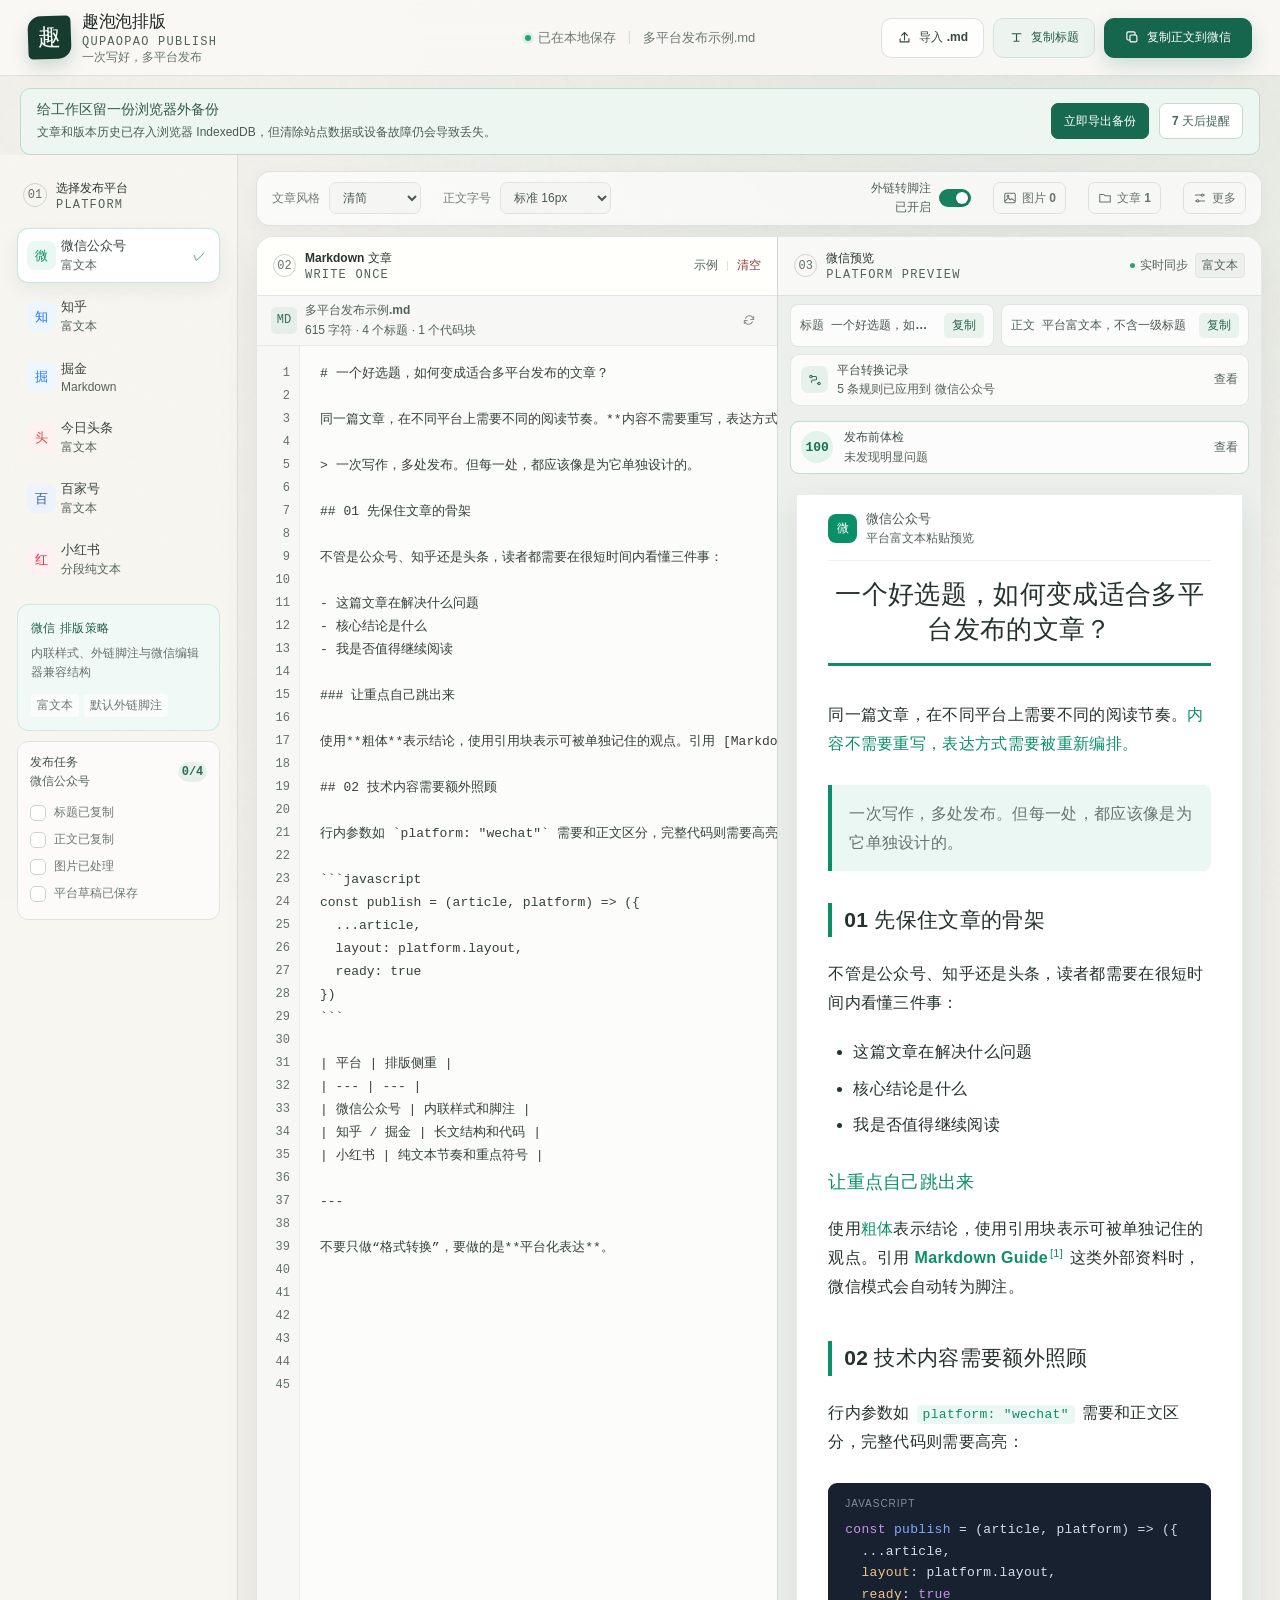
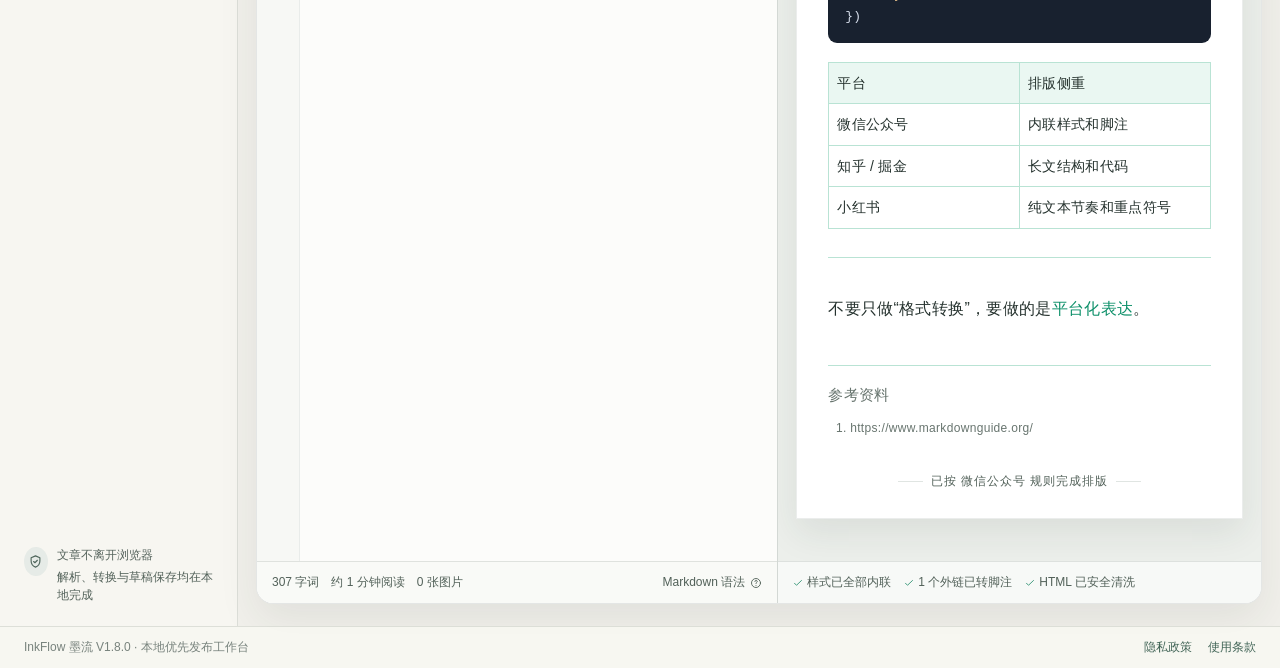
==== commit 06454cfd: "deploy: rename brand to 趣泡泡排版" ====
--- a/index.html
+++ b/index.html
@@ -15,7 +15,7 @@
     <link rel="icon" href="/favicon.svg" type="image/svg+xml" />
     <link rel="manifest" href="/manifest.webmanifest" />
     <title>InkFlow 墨流 · 多平台文章排版</title>
-    <script type="module" crossorigin src="/assets/index-FjFgCRuV.js"></script>
+    <script type="module" crossorigin src="/assets/index-Bu9nQ-mv.js"></script>
     <link rel="stylesheet" crossorigin href="/assets/index-BYxOln02.css">
   </head>
   <body>
